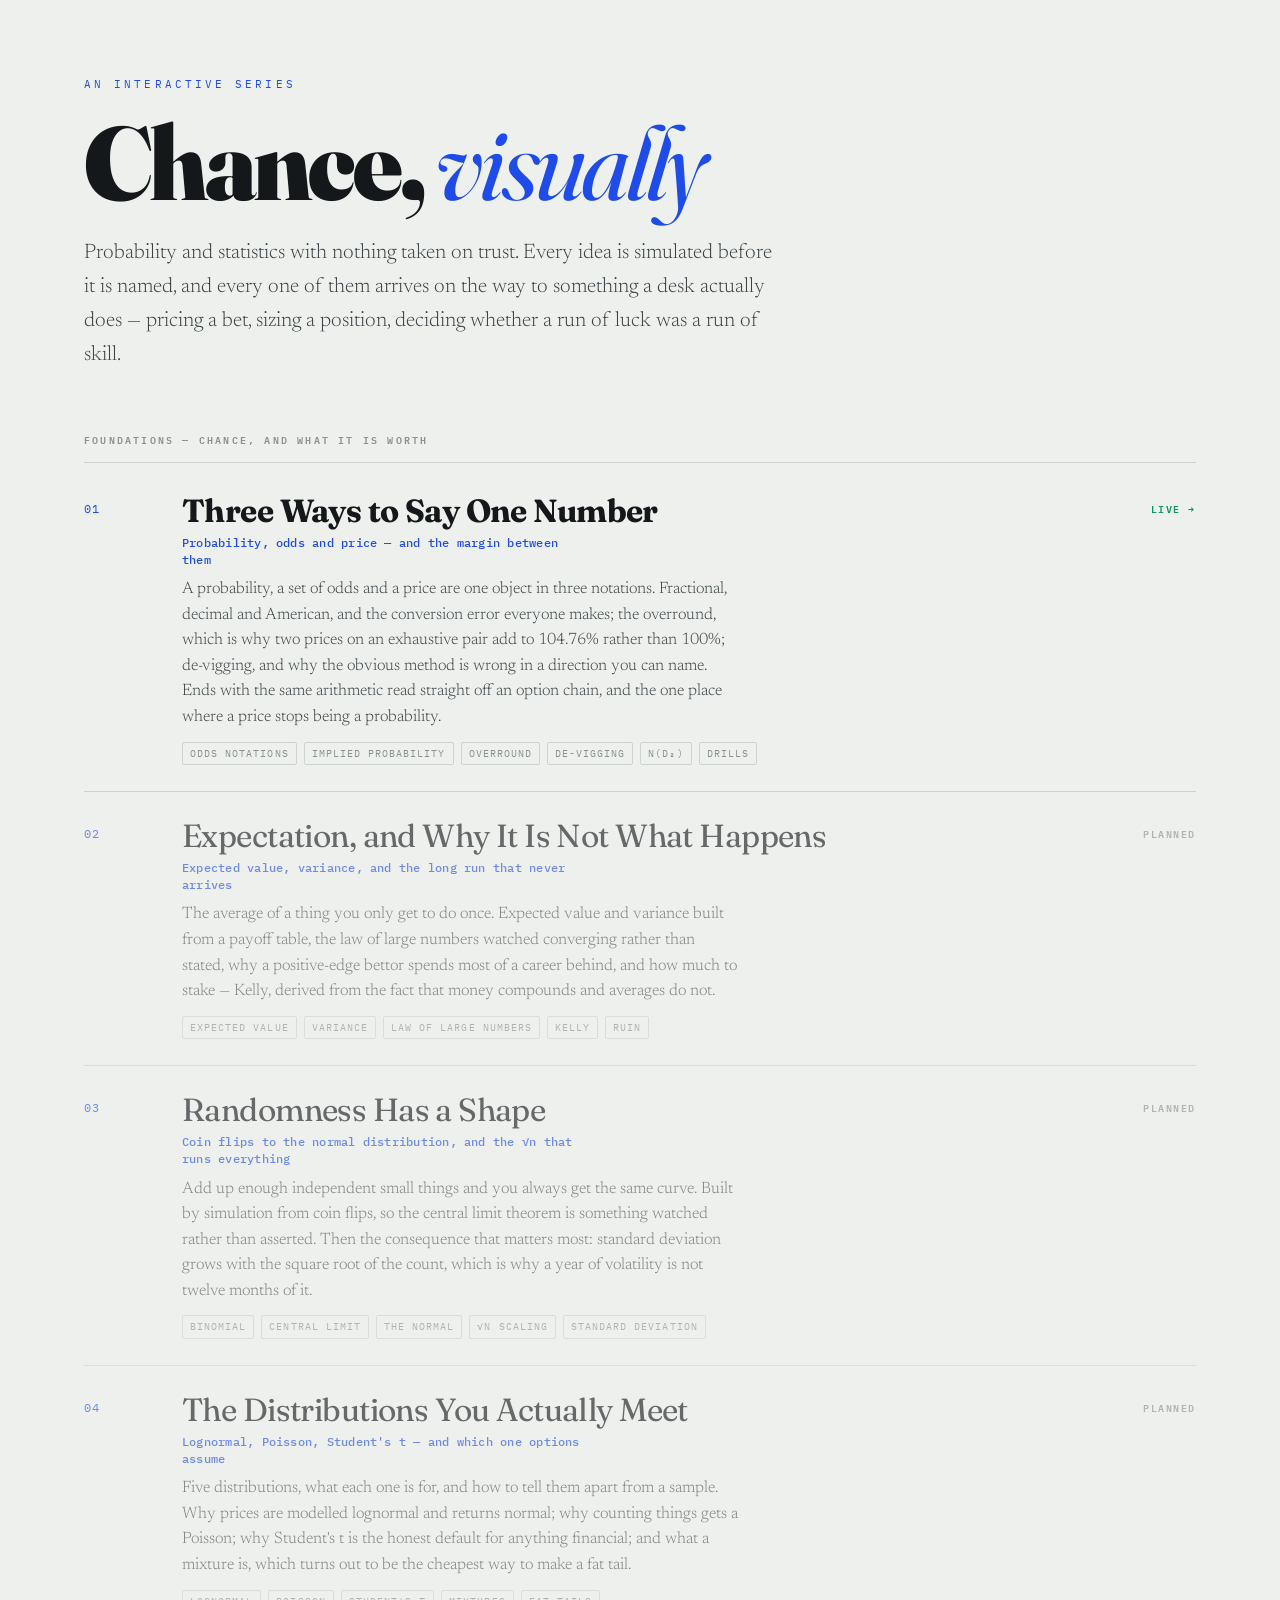
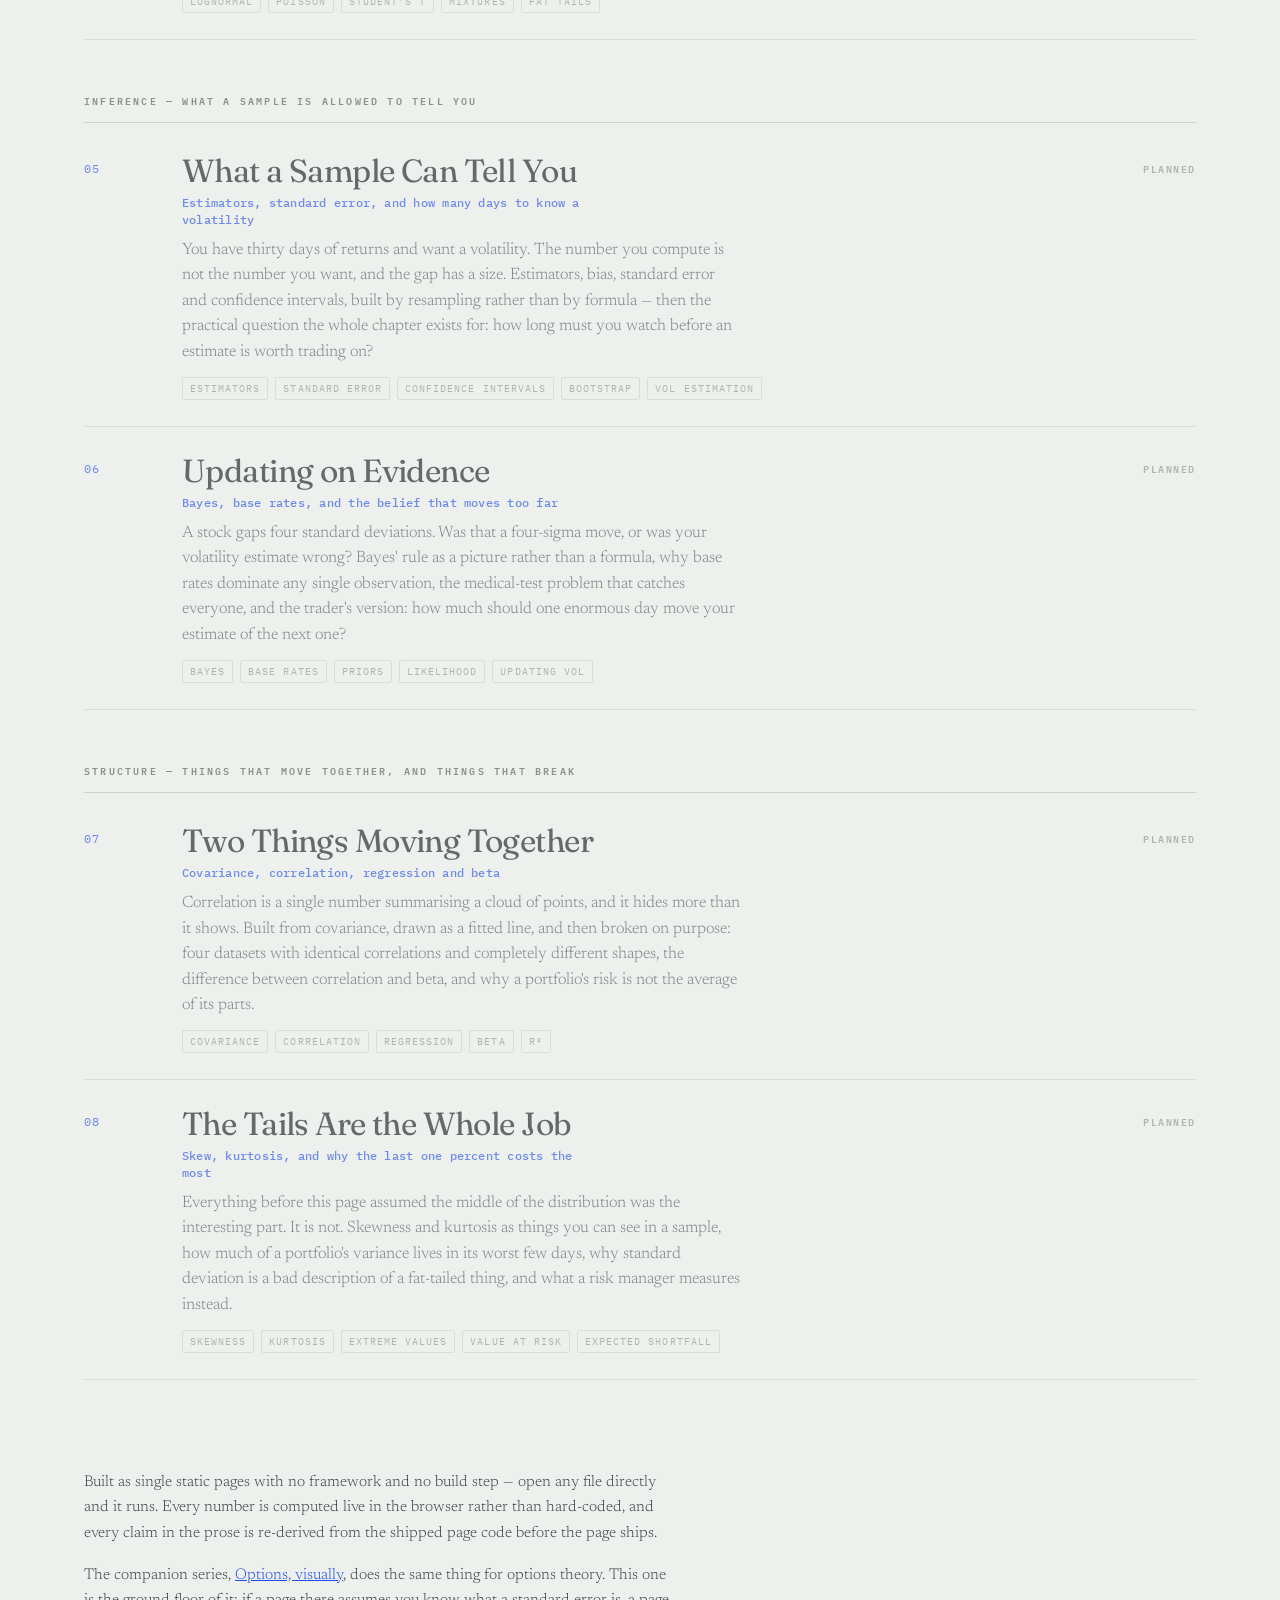
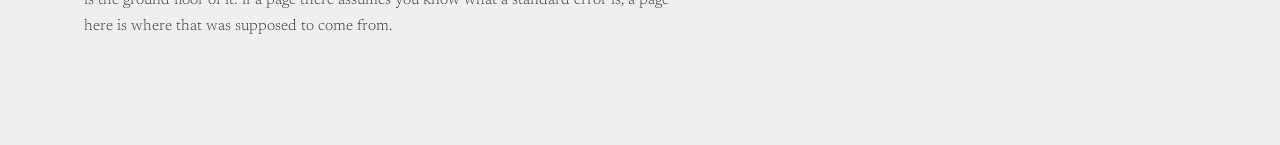
==== docs/index.html @ 70176bab "Chance, visually — the series, its engine, and module 01 A sibling to Options, visually, and its gro" ====
<!DOCTYPE html>
<html lang="en">
<head>
<meta charset="utf-8">
<meta name="viewport" content="width=device-width, initial-scale=1, viewport-fit=cover">
<meta name="color-scheme" content="light">
<meta name="theme-color" content="#EDF0EC">
<title>Chance, visually — probability and statistics for people who price risk</title>
<meta name="description" content="Probability and statistics built from simulation rather than asserted. Odds and price, expectation, distributions, sampling, Bayes, correlation and tails — every idea earned on the way to something a trading desk actually does.">
<meta property="og:type" content="website">
<meta property="og:title" content="Chance, visually">
<meta property="og:description" content="Probability and statistics built from simulation, for people who price risk.">
<link rel="icon" href="data:image/svg+xml,<svg xmlns='http://www.w3.org/2000/svg' viewBox='0 0 32 32'><rect width='32' height='32' fill='%23EDF0EC'/><rect x='5' y='19' width='4' height='7' fill='%231F4CE8'/><rect x='11' y='12' width='4' height='14' fill='%231F4CE8'/><rect x='17' y='7' width='4' height='19' fill='%231F4CE8'/><rect x='23' y='16' width='4' height='10' fill='%231F4CE8'/></svg>">
<link rel="preconnect" href="https://fonts.googleapis.com">
<link rel="preconnect" href="https://fonts.gstatic.com" crossorigin>
<link href="https://fonts.googleapis.com/css2?family=Fraunces:opsz,wght@9..144,400;9..144,700;9..144,900&family=Newsreader:ital,opsz,wght@0,6..72,300;0,6..72,400;0,6..72,500&family=IBM+Plex+Mono:wght@400;500;600&display=swap" rel="stylesheet">
<link rel="stylesheet" href="assets/lab.css">
<link rel="stylesheet" href="assets/mobile.css">
<link rel="manifest" href="manifest.webmanifest">
<link rel="apple-touch-icon" href="icons/apple-touch-icon.png">
<meta name="apple-mobile-web-app-capable" content="yes">
<meta name="apple-mobile-web-app-status-bar-style" content="default">
<meta name="apple-mobile-web-app-title" content="Chance">
<meta name="mobile-web-app-capable" content="yes">
<style>
.lead-in{max-width:1180px;margin:0 auto;padding:76px 34px 0}
.lead-in .eyebrow{margin-bottom:22px}
.lead-in h1{
  font-family:var(--disp);font-weight:900;font-size:clamp(46px,9vw,104px);
  line-height:.9;letter-spacing:-.035em;margin:0;max-width:13ch;
}
.lead-in h1 em{font-style:italic;font-weight:400;color:var(--blue)}
.lead-in .sub{font-size:clamp(17px,2.1vw,21px);color:var(--ink2);font-weight:300;max-width:58ch;margin:28px 0 0}
.shelf{max-width:1180px;margin:0 auto;padding:58px 34px 90px}
.shelf h2{
  font-family:var(--mono);font-size:10px;letter-spacing:.22em;text-transform:uppercase;
  color:var(--grey);font-weight:600;margin:0 0 4px;padding-bottom:14px;border-bottom:1px solid var(--hair);
}
.shelf h2.grp{margin-top:52px}
.entry{
  display:grid;grid-template-columns:74px 1fr 128px;gap:0 24px;align-items:start;
  padding:26px 0;border-bottom:1px solid var(--hair);text-decoration:none;color:inherit;
}
.entry:hover{background:rgba(31,76,232,.035)}
.entry .n{font-family:var(--mono);font-size:12px;color:var(--blue);padding-top:6px;letter-spacing:.08em}
.entry h3{font-family:var(--disp);font-weight:700;font-size:clamp(23px,3vw,32px);
  line-height:1.1;letter-spacing:-.018em;margin:0}
.entry p{margin:9px 0 0;color:var(--ink2);font-weight:300;font-size:16.5px;max-width:62ch;line-height:1.55}
.entry p.subj{
  font-family:var(--mono);font-size:11.5px;letter-spacing:.02em;line-height:1.45;
  color:var(--blue);font-weight:500;margin:7px 0 0;max-width:58ch;
}
.entry .tags{margin-top:11px;display:flex;gap:7px;flex-wrap:wrap}
.entry .tags span{
  font-family:var(--mono);font-size:9.5px;letter-spacing:.11em;text-transform:uppercase;
  color:var(--grey);border:1px solid var(--hair);border-radius:2px;padding:3px 7px;
}
.entry .st{
  font-family:var(--mono);font-size:9.5px;letter-spacing:.16em;text-transform:uppercase;
  text-align:right;padding-top:8px;font-weight:600;
}
.entry .st.live{color:var(--moss)}
.entry .st.soon{color:var(--grey)}
.entry.planned{cursor:default;opacity:.62}
.entry.planned:hover{background:transparent}
.entry.planned h3{font-weight:400}
@media(max-width:760px){
  .lead-in{padding:46px 16px 0}
  .shelf{padding:38px 16px 70px}
  .entry{grid-template-columns:1fr;gap:5px}
  .entry .n{padding-top:0;font-size:11px}
  .entry .st{text-align:left;padding-top:9px}
}
.colophon{max-width:1180px;margin:0 auto;padding:0 34px 90px}
.colophon p{max-width:66ch;color:var(--ink2);font-weight:300;font-size:15.5px;line-height:1.65;margin:0 0 16px}
.colophon a{color:var(--blue)}
@media(max-width:760px){.colophon{padding:0 16px 70px}}
</style>
</head>
<body>

<div class="lead-in">
  <div class="eyebrow">An interactive series</div>
  <h1>Chance, <em>visually</em></h1>
  <p class="sub">Probability and statistics with nothing taken on trust. Every idea is simulated before it is named, and every one of them arrives on the way to something a desk actually does — pricing a bet, sizing a position, deciding whether a run of luck was a run of skill.</p>
</div>

<div class="shelf">
  <h2>Foundations — chance, and what it is worth</h2>

  <a class="entry" href="odds.html">
    <span class="n">01</span>
    <div>
      <h3>Three Ways to Say One Number</h3>
      <p class="subj">Probability, odds and price — and the margin between them</p>
      <p>A probability, a set of odds and a price are one object in three notations. Fractional, decimal and American, and the conversion error everyone makes; the overround, which is why two prices on an exhaustive pair add to 104.76% rather than 100%; de-vigging, and why the obvious method is wrong in a direction you can name. Ends with the same arithmetic read straight off an option chain, and the one place where a price stops being a probability.</p>
      <div class="tags"><span>Odds notations</span><span>Implied probability</span><span>Overround</span><span>De-vigging</span><span>N(d₂)</span><span>Drills</span></div>
    </div>
    <span class="st live">Live →</span>
  </a>

  <div class="entry planned">
    <span class="n">02</span>
    <div>
      <h3>Expectation, and Why It Is Not What Happens</h3>
      <p class="subj">Expected value, variance, and the long run that never arrives</p>
      <p>The average of a thing you only get to do once. Expected value and variance built from a payoff table, the law of large numbers watched converging rather than stated, why a positive-edge bettor spends most of a career behind, and how much to stake — Kelly, derived from the fact that money compounds and averages do not.</p>
      <div class="tags"><span>Expected value</span><span>Variance</span><span>Law of large numbers</span><span>Kelly</span><span>Ruin</span></div>
    </div>
    <span class="st soon">Planned</span>
  </div>

  <div class="entry planned">
    <span class="n">03</span>
    <div>
      <h3>Randomness Has a Shape</h3>
      <p class="subj">Coin flips to the normal distribution, and the √n that runs everything</p>
      <p>Add up enough independent small things and you always get the same curve. Built by simulation from coin flips, so the central limit theorem is something watched rather than asserted. Then the consequence that matters most: standard deviation grows with the square root of the count, which is why a year of volatility is not twelve months of it.</p>
      <div class="tags"><span>Binomial</span><span>Central limit</span><span>The normal</span><span>√n scaling</span><span>Standard deviation</span></div>
    </div>
    <span class="st soon">Planned</span>
  </div>

  <div class="entry planned">
    <span class="n">04</span>
    <div>
      <h3>The Distributions You Actually Meet</h3>
      <p class="subj">Lognormal, Poisson, Student's t — and which one options assume</p>
      <p>Five distributions, what each one is for, and how to tell them apart from a sample. Why prices are modelled lognormal and returns normal; why counting things gets a Poisson; why Student's t is the honest default for anything financial; and what a mixture is, which turns out to be the cheapest way to make a fat tail.</p>
      <div class="tags"><span>Lognormal</span><span>Poisson</span><span>Student's t</span><span>Mixtures</span><span>Fat tails</span></div>
    </div>
    <span class="st soon">Planned</span>
  </div>

  <h2 class="grp">Inference — what a sample is allowed to tell you</h2>

  <div class="entry planned">
    <span class="n">05</span>
    <div>
      <h3>What a Sample Can Tell You</h3>
      <p class="subj">Estimators, standard error, and how many days to know a volatility</p>
      <p>You have thirty days of returns and want a volatility. The number you compute is not the number you want, and the gap has a size. Estimators, bias, standard error and confidence intervals, built by resampling rather than by formula — then the practical question the whole chapter exists for: how long must you watch before an estimate is worth trading on?</p>
      <div class="tags"><span>Estimators</span><span>Standard error</span><span>Confidence intervals</span><span>Bootstrap</span><span>Vol estimation</span></div>
    </div>
    <span class="st soon">Planned</span>
  </div>

  <div class="entry planned">
    <span class="n">06</span>
    <div>
      <h3>Updating on Evidence</h3>
      <p class="subj">Bayes, base rates, and the belief that moves too far</p>
      <p>A stock gaps four standard deviations. Was that a four-sigma move, or was your volatility estimate wrong? Bayes' rule as a picture rather than a formula, why base rates dominate any single observation, the medical-test problem that catches everyone, and the trader's version: how much should one enormous day move your estimate of the next one?</p>
      <div class="tags"><span>Bayes</span><span>Base rates</span><span>Priors</span><span>Likelihood</span><span>Updating vol</span></div>
    </div>
    <span class="st soon">Planned</span>
  </div>

  <h2 class="grp">Structure — things that move together, and things that break</h2>

  <div class="entry planned">
    <span class="n">07</span>
    <div>
      <h3>Two Things Moving Together</h3>
      <p class="subj">Covariance, correlation, regression and beta</p>
      <p>Correlation is a single number summarising a cloud of points, and it hides more than it shows. Built from covariance, drawn as a fitted line, and then broken on purpose: four datasets with identical correlations and completely different shapes, the difference between correlation and beta, and why a portfolio's risk is not the average of its parts.</p>
      <div class="tags"><span>Covariance</span><span>Correlation</span><span>Regression</span><span>Beta</span><span>R²</span></div>
    </div>
    <span class="st soon">Planned</span>
  </div>

  <div class="entry planned">
    <span class="n">08</span>
    <div>
      <h3>The Tails Are the Whole Job</h3>
      <p class="subj">Skew, kurtosis, and why the last one percent costs the most</p>
      <p>Everything before this page assumed the middle of the distribution was the interesting part. It is not. Skewness and kurtosis as things you can see in a sample, how much of a portfolio's variance lives in its worst few days, why standard deviation is a bad description of a fat-tailed thing, and what a risk manager measures instead.</p>
      <div class="tags"><span>Skewness</span><span>Kurtosis</span><span>Extreme values</span><span>Value at risk</span><span>Expected shortfall</span></div>
    </div>
    <span class="st soon">Planned</span>
  </div>
</div>

<div class="colophon">
  <p>Built as single static pages with no framework and no build step — open any file directly and it runs. Every number is computed live in the browser rather than hard-coded, and every claim in the prose is re-derived from the shipped page code before the page ships.</p>
  <p>The companion series, <a href="https://cafe-helado.github.io/options-visually/">Options, visually</a>, does the same thing for options theory. This one is the ground floor of it: if a page there assumes you know what a standard error is, a page here is where that was supposed to come from.</p>
</div>

<script src="assets/pwa.js" defer></script>
</body>
</html>
---- docs/assets/lab.css ----
/* ═══════════════════════════════════════════════════════════════
   lab.css — design system for the options series
   Tokens, typography, chapter anatomy, and every teaching component.
   Page-specific styles, if any, go in a <style> block on the page.
   ═══════════════════════════════════════════════════════════════ */

:root{
  --chalk:#EDF0EC;
  --chalk2:#E4E8E3;
  --card:#F7F9F6;
  --ink:#14181A;
  --ink2:#3A4245;
  --grey:#8B928C;
  --hair:#CDD4CD;
  --blue:#1F4CE8;
  --verm:#E5432C;
  --moss:#0E9463;
  --ochre:#E0A215;
  --disp:"Fraunces",Georgia,serif;
  --body:"Newsreader",Georgia,serif;
  --mono:"IBM Plex Mono",ui-monospace,Menlo,monospace;
  --col:660px;
}
*{box-sizing:border-box}
html{scroll-behavior:smooth}
body{overflow-x:hidden}
@media (prefers-reduced-motion:reduce){html{scroll-behavior:auto}}
body{
  margin:0;background:var(--chalk);color:var(--ink);
  font-family:var(--body);font-size:18px;line-height:1.62;
  -webkit-font-smoothing:antialiased;font-optical-sizing:auto;
}

/* ── progress + nav ────────────────────────────── */
.progress{position:fixed;top:0;left:0;height:2px;background:var(--blue);width:0;z-index:60}
.chapnav{
  position:fixed;right:26px;top:50%;transform:translateY(-50%);z-index:50;
  display:flex;flex-direction:column;gap:13px;align-items:flex-end;
}
.chapnav a{
  display:flex;align-items:center;gap:9px;text-decoration:none;
  font-family:var(--mono);font-size:9.5px;letter-spacing:.14em;color:var(--grey);
  text-transform:uppercase;
}
.chapnav a i{width:16px;height:1px;background:var(--hair);display:block;transition:width .25s,background .25s}
.chapnav a span{opacity:0;transition:opacity .2s}
.chapnav a:hover span,.chapnav a.on span{opacity:1}
.chapnav a.on{color:var(--ink)}
.chapnav a.on i{width:30px;background:var(--blue)}
@media(max-width:1460px){.chapnav{display:none}}

/* ── hero ─────────────────────────────────────── */
.hero{position:relative;height:100svh;min-height:600px;overflow:hidden;border-bottom:1px solid var(--hair)}
#heroCv{position:absolute;inset:0;width:100%;height:100%}
.heroInner{
  position:relative;height:100%;display:flex;flex-direction:column;justify-content:center;
  max-width:1180px;margin:0 auto;padding:0 34px;pointer-events:none;
}
.eyebrow{
  font-family:var(--mono);font-size:11px;letter-spacing:.28em;text-transform:uppercase;
  color:var(--blue);margin-bottom:20px;
}
.hero h1{
  font-family:var(--disp);font-weight:900;font-size:clamp(52px,10.5vw,138px);line-height:.86;letter-spacing:-.035em;
  margin:0;max-width:12ch;
}
.hero h1 em{font-style:italic;font-weight:400;color:var(--blue)}
.hero .sub{
  font-size:clamp(17px,2vw,21px);max-width:50ch;margin:30px 0 0;color:var(--ink2);
  font-weight:300;
}
.scrollcue{
  position:absolute;bottom:28px;left:50%;transform:translateX(-50%);
  font-family:var(--mono);font-size:10px;letter-spacing:.2em;color:var(--grey);text-transform:uppercase;
}

/* ── chapters ─────────────────────────────────── */
main{max-width:1180px;margin:0 auto;padding:0 34px}
.chapter{padding:92px 0 20px;border-top:1px solid var(--hair)}
.chapter:first-of-type{border-top:0}
.chead{display:grid;grid-template-columns:78px 1fr;gap:0 26px;margin-bottom:34px}
.cnum{
  font-family:var(--mono);font-size:12px;letter-spacing:.1em;color:var(--blue);
  padding-top:14px;
}
.chead h2{
  font-family:var(--disp);font-weight:700;font-size:clamp(32px,4.6vw,54px);line-height:1.02;letter-spacing:-.022em;margin:0;max-width:15ch;
}
.chead .dek{
  grid-column:2;font-size:19px;color:var(--ink2);max-width:var(--col);margin:16px 0 0;font-weight:300;
}
.prose{max-width:var(--col);margin-left:104px}
@media(max-width:820px){
  .chead{grid-template-columns:1fr;gap:6px}
  .cnum{padding-top:0}
  .chead .dek{grid-column:1}
  .prose{margin-left:0}
}
.prose p{margin:0 0 18px}
.prose p.lead:first-letter{
  font-family:var(--disp);font-weight:900;font-size:3.1em;line-height:.82;
  float:left;padding:6px 10px 0 0;color:var(--blue);
}
.prose b,.prose strong{font-weight:500;color:var(--ink)}
.prose em{font-style:italic}
code{font-family:var(--mono);font-size:.86em;background:var(--chalk2);padding:2px 6px;border-radius:2px;color:var(--ink)}
.aside{
  font-family:var(--mono);font-size:12.5px;line-height:1.55;color:var(--ink2);
  border-left:2px solid var(--ochre);padding:2px 0 2px 15px;margin:26px 0 26px 104px;max-width:52ch;
}
@media(max-width:820px){.aside{margin-left:0}}

/* ── figures ──────────────────────────────────── */
figure{margin:44px 0 40px}
figure.bleed{margin-inline:calc(50% - min(50vw, 680px));padding:0 34px}
.figtop{display:flex;justify-content:space-between;align-items:baseline;gap:20px;flex-wrap:wrap;margin-bottom:14px}
.figtop h3{
  font-family:var(--mono);font-size:10.5px;letter-spacing:.2em;text-transform:uppercase;
  font-weight:600;margin:0;color:var(--ink);
}
figcaption{
  font-size:15px;color:var(--ink2);max-width:60ch;margin-top:14px;font-weight:300;line-height:1.55;
}
canvas{display:block;width:100%}
.panel{background:var(--card);border:1px solid var(--hair);border-radius:2px;padding:22px 24px}
.split{display:grid;grid-template-columns:1fr 300px;gap:26px;align-items:start}
.split.wide{grid-template-columns:1fr 340px}
/* Grid items default to min-width:auto, so a wide child — a .tblwrap holding a
   440px table, a long .mline — widens the column past the viewport and the page
   scrolls sideways on a phone. Letting the tracks shrink hands the overflow back
   to the inner scroller, which is where it was meant to live. */
.split>*{min-width:0}
@media(max-width:900px){.split,.split.wide{grid-template-columns:1fr}}

.legend{display:flex;gap:18px;flex-wrap:wrap;margin-top:12px}
.legend span{display:flex;align-items:center;gap:7px;font-family:var(--mono);font-size:10.5px;letter-spacing:.05em;color:var(--ink2)}
.sw{width:9px;height:9px;border-radius:1px;flex:none;display:inline-block}
.swl{width:15px;height:2px;flex:none;display:inline-block}

/* ── controls ─────────────────────────────────── */
.rail h4{
  font-family:var(--mono);font-size:9.5px;letter-spacing:.2em;text-transform:uppercase;
  color:var(--grey);margin:0 0 16px;font-weight:600;
}
.ctl{margin-bottom:17px}
.ctl .r{display:flex;justify-content:space-between;align-items:baseline;margin-bottom:3px}
.ctl .n{font-family:var(--mono);font-size:11px;color:var(--ink2);letter-spacing:.03em}
.ctl .n b{color:var(--ink);font-weight:600;margin-right:7px}
.ctl .v{font-family:var(--mono);font-size:12.5px;font-weight:600;font-variant-numeric:tabular-nums}
input[type=range]{-webkit-appearance:none;appearance:none;width:100%;height:16px;background:transparent;cursor:pointer;margin:0;display:block}
input[type=range]::-webkit-slider-runnable-track{height:1px;background:var(--hair)}
input[type=range]::-moz-range-track{height:1px;background:var(--hair)}
input[type=range]::-webkit-slider-thumb{-webkit-appearance:none;width:12px;height:12px;border-radius:50%;background:var(--chalk);border:2px solid var(--blue);margin-top:-5.5px}
input[type=range]::-moz-range-thumb{width:12px;height:12px;border-radius:50%;background:var(--chalk);border:2px solid var(--blue)}
input[type=range]:focus-visible::-webkit-slider-thumb{box-shadow:0 0 0 3px rgba(31,76,232,.25)}

button.act{
  font-family:var(--mono);font-size:11px;letter-spacing:.14em;text-transform:uppercase;
  background:var(--ink);color:var(--chalk);border:1px solid var(--ink);border-radius:2px;
  padding:10px 16px;cursor:pointer;
}
button.act:hover{background:var(--blue);border-color:var(--blue)}
button.act.ghost{background:transparent;color:var(--ink);border-color:var(--hair)}
button.act.ghost:hover{background:transparent;border-color:var(--ink);color:var(--ink)}
button.act:focus-visible{outline:2px solid var(--blue);outline-offset:2px}
.btnrow{display:flex;gap:9px;flex-wrap:wrap;margin-top:6px}

.seg{display:flex;border:1px solid var(--hair);border-radius:2px;overflow:hidden;background:var(--card)}
.seg button{flex:1;background:none;border:0;font-family:var(--mono);font-size:10.5px;letter-spacing:.1em;
  text-transform:uppercase;padding:8px 3px;cursor:pointer;color:var(--grey)}
.seg button + button{border-left:1px solid var(--hair)}
.seg button[aria-pressed=true]{background:var(--ink);color:var(--chalk)}
.seg button:focus-visible{outline:2px solid var(--blue);outline-offset:-2px}

/* ── readouts ─────────────────────────────────── */
.bignum{font-family:var(--mono);font-variant-numeric:tabular-nums}
.bignum .k{font-size:9.5px;letter-spacing:.18em;text-transform:uppercase;color:var(--grey);display:block;margin-bottom:2px}
.bignum .v{font-size:34px;font-weight:600;line-height:1.05;letter-spacing:-.02em}
.bignum .v.blue{color:var(--blue)} .bignum .v.verm{color:var(--verm)}
.bignum .v.moss{color:var(--moss)} .bignum .v.ochre{color:var(--ochre)}
.numrow{display:flex;gap:38px;flex-wrap:wrap;margin-bottom:20px}

.kv{display:grid;grid-template-columns:auto 1fr;gap:7px 18px;font-family:var(--mono);
    font-size:12px;font-variant-numeric:tabular-nums}
.kv .k{color:var(--ink2)}
.kv .v{text-align:right;font-weight:500}

/* ── formula ──────────────────────────────────── */
.eq{
  font-family:var(--body);font-size:clamp(20px,3.4vw,34px);text-align:center;
  padding:34px 12px;letter-spacing:.005em;overflow-x:auto;white-space:nowrap;
}
.eq .a{color:var(--blue)} .eq .b{color:var(--verm)}
.eq .o{color:var(--grey);margin:0 12px}
.eq sub{font-size:.6em} .eq sup{font-size:.58em}
.eq .res{font-family:var(--mono);font-weight:600;letter-spacing:-.02em}
.legs{display:grid;grid-template-columns:1fr 1fr;gap:20px;margin-top:8px}
@media(max-width:820px){.legs{grid-template-columns:1fr}}
.leg{border-top:2px solid;padding-top:14px}
.leg.a{border-color:var(--blue)} .leg.b{border-color:var(--verm)}
.leg .h{font-family:var(--mono);font-size:9.5px;letter-spacing:.18em;text-transform:uppercase;color:var(--grey);margin-bottom:9px}
.leg .big{font-family:var(--mono);font-size:27px;font-weight:600;font-variant-numeric:tabular-nums;letter-spacing:-.02em}
.leg.a .big{color:var(--blue)} .leg.b .big{color:var(--verm)}
.leg .t{font-size:15px;color:var(--ink2);margin-top:9px;font-weight:300;line-height:1.5}
.leg .m{font-family:var(--mono);font-size:11.5px;color:var(--ink2);margin-top:7px}

/* ── attribution bars ─────────────────────────── */
.bars{margin-top:4px}
.brow{display:grid;grid-template-columns:130px 1fr 96px;gap:14px;align-items:center;padding:6px 0;
      font-family:var(--mono);font-variant-numeric:tabular-nums}
.brow .l{font-size:11px;color:var(--ink2);display:flex;align-items:center;gap:8px;letter-spacing:.04em}
.brow .a{text-align:right;font-size:13px;font-weight:600}
.trk{height:15px;background:var(--chalk2);border-radius:1px;position:relative}
.trk .z{position:absolute;left:50%;top:-3px;bottom:-3px;width:1px;background:var(--hair)}
.trk i{position:absolute;top:0;bottom:0;border-radius:1px}
.brow.tot{border-top:1px solid var(--hair);margin-top:7px;padding-top:11px}
.brow.tot .l{color:var(--ink);font-weight:600}
.pos{color:var(--moss)} .neg{color:var(--verm)}



/* ── math primer ────────────────────────────────── */
.msec{margin:56px 0 0}
.msec:first-of-type{margin-top:34px}
.mhead{display:grid;grid-template-columns:78px 1fr;gap:0 26px;margin-bottom:18px}
.mtag{font-family:var(--mono);font-size:11px;letter-spacing:.1em;color:var(--ochre);padding-top:8px}
.mhead h3{font-family:var(--disp);font-weight:700;font-size:27px;line-height:1.1;margin:0;
  letter-spacing:-.015em;max-width:20ch}
@media(max-width:820px){.mhead{grid-template-columns:1fr;gap:4px}.mtag{padding-top:0}}
.mread{
  font-family:var(--body);font-size:15.5px;color:var(--ink2);text-align:center;
  margin:-8px 0 18px;font-weight:300;font-style:italic;max-width:70ch;
  margin-left:auto;margin-right:auto;line-height:1.5;
}
.mread b{font-style:normal;font-weight:500;color:var(--ink)}
.term{
  border-bottom:1px dotted var(--blue);cursor:help;color:var(--ink);
}
.term:hover,.term:focus{background:rgba(31,76,232,.09);outline:none}
#tip{
  position:absolute;z-index:80;max-width:330px;background:var(--ink);color:var(--chalk);
  padding:12px 15px;border-radius:3px;font-family:var(--body);font-size:14.5px;line-height:1.5;
  font-weight:300;display:none;box-shadow:0 6px 22px rgba(20,24,26,.22);
}
#tip b{color:#fff;font-weight:500}
#tip .t{font-family:var(--mono);font-size:10px;letter-spacing:.16em;text-transform:uppercase;
  color:var(--ochre);display:block;margin-bottom:5px;font-weight:600}



/* ── desk chapter ───────────────────────────────── */
.blot{width:100%;border-collapse:collapse;font-family:var(--mono);font-size:12px}
.blot th{text-align:left;font-size:9px;letter-spacing:.14em;text-transform:uppercase;color:var(--grey);
  padding:0 8px 8px 0;border-bottom:1px solid var(--hair);font-weight:600}
.blot td{padding:5px 8px 5px 0;border-bottom:1px solid var(--hair)}
.blot tr:last-child td{border-bottom:0}
.blot input,.blot select{
  font-family:var(--mono);font-size:12px;background:var(--chalk);color:var(--ink);
  border:1px solid var(--hair);border-radius:2px;padding:5px 6px;width:100%;
}
.blot input:focus,.blot select:focus{outline:2px solid var(--blue);outline-offset:-1px;border-color:var(--blue)}
.blot input[type=number]{text-align:right}
.blot .del{background:none;border:0;color:var(--grey);cursor:pointer;font-size:15px;padding:0 4px;line-height:1}
.blot .del:hover{color:var(--verm)}
.dollars{display:grid;grid-template-columns:repeat(auto-fit,minmax(126px,1fr));gap:16px 18px;margin:4px 0 0}
.dollars .c{border-top:2px solid var(--hair);padding-top:10px}
.dollars .c.blue{border-color:var(--blue)} .dollars .c.moss{border-color:var(--moss)}
.dollars .c.verm{border-color:var(--verm)} .dollars .c.ochre{border-color:var(--ochre)}
.dollars .k{font-family:var(--mono);font-size:9px;letter-spacing:.14em;text-transform:uppercase;
  color:var(--grey);display:block;margin-bottom:4px;font-weight:600}
.dollars .v{font-family:var(--mono);font-size:20px;font-weight:600;letter-spacing:-.02em;
  font-variant-numeric:tabular-nums;line-height:1.15}
.dollars .s{font-family:var(--body);font-size:12.5px;color:var(--ink2);font-weight:300;display:block;margin-top:3px}
.hedge{background:var(--card);border:1px solid var(--hair);border-left:2px solid var(--blue);
  border-radius:0 2px 2px 0;padding:16px 18px;margin-top:18px}
.hedge .big{font-family:var(--mono);font-size:19px;font-weight:600;color:var(--blue);margin-bottom:6px}
.hedge p{margin:0;font-size:14.5px;color:var(--ink2);font-weight:300;line-height:1.5}
.drill{background:var(--card);border:1px solid var(--hair);border-radius:2px;padding:24px 26px}
.drill .qn{font-family:var(--mono);font-size:9.5px;letter-spacing:.2em;text-transform:uppercase;
  color:var(--blue);font-weight:600;margin-bottom:12px;display:block}
.drill .qt{font-size:19px;line-height:1.5;margin:0 0 18px;max-width:60ch}
.drill .qt b{font-weight:500;font-family:var(--mono);font-size:17px}
.drill .ansrow{display:flex;gap:10px;align-items:center;flex-wrap:wrap}
.drill input{font-family:var(--mono);font-size:17px;background:var(--chalk);border:1px solid var(--hair);
  border-radius:2px;padding:9px 12px;width:170px;color:var(--ink);text-align:right}
.drill input:focus{outline:2px solid var(--blue);outline-offset:-1px}
.drill .unit{font-family:var(--mono);font-size:12px;color:var(--grey)}
.drill .verdict{margin-top:18px;padding-top:16px;border-top:1px solid var(--hair);display:none}
.drill.done .verdict{display:block}
.drill .vd{font-family:var(--mono);font-size:13px;font-weight:600;letter-spacing:.06em;margin-bottom:9px}
.drill .vd.ok{color:var(--moss)} .drill .vd.no{color:var(--verm)}
.drill .work{font-size:15px;color:var(--ink2);font-weight:300;line-height:1.6;max-width:62ch}
.drill .work code{font-size:13px}
.dstats{display:flex;gap:30px;flex-wrap:wrap;margin-bottom:20px;padding-bottom:18px;border-bottom:1px solid var(--hair)}
.dstats .c .k{font-family:var(--mono);font-size:9px;letter-spacing:.16em;text-transform:uppercase;
  color:var(--grey);display:block;font-weight:600}
.dstats .c .v{font-family:var(--mono);font-size:25px;font-weight:600;letter-spacing:-.02em}
.rot{width:100%;border-collapse:collapse;font-family:var(--mono);font-size:12.5px;
  font-variant-numeric:tabular-nums}
.rot th{text-align:right;font-size:9px;letter-spacing:.14em;text-transform:uppercase;color:var(--grey);
  padding:0 0 9px;border-bottom:1px solid var(--hair);font-weight:600}
.rot th:first-child,.rot td:first-child{text-align:left}
.rot th:nth-child(2),.rot td:nth-child(2){text-align:left}
.rot td{padding:9px 0;border-bottom:1px solid var(--hair);color:var(--ink)}
.rot td:nth-child(2){font-family:var(--body);font-size:14.5px;color:var(--ink2);font-weight:300;padding-right:14px}
.rot tr:last-child td{border-bottom:0}

/* ── greek explorer / tree ──────────────────────── */
.gdef{
  display:grid;grid-template-columns:120px 1fr;gap:9px 20px;margin:16px 0 20px 104px;max-width:62ch;
  font-size:16px;
}
.gdef dt{font-family:var(--mono);font-size:11px;letter-spacing:.14em;text-transform:uppercase;
  color:var(--grey);font-weight:600;padding-top:3px}
.gdef dd{margin:0;color:var(--ink2);font-weight:300;line-height:1.5}
.gdef dd b{color:var(--ink);font-weight:500}
@media(max-width:820px){.gdef{margin-left:0;grid-template-columns:1fr;gap:2px 0}
  .gdef dt{margin-top:10px}}
.idtab{width:100%;border-collapse:collapse;font-family:var(--mono);font-size:12.5px;
  font-variant-numeric:tabular-nums;margin-top:4px}
.idtab th{text-align:right;font-size:9.5px;letter-spacing:.16em;text-transform:uppercase;color:var(--grey);
  padding:0 0 9px;border-bottom:1px solid var(--hair);font-weight:600}
.idtab th:first-child,.idtab td:first-child{text-align:left}
.idtab td{padding:8px 0;border-bottom:1px solid var(--hair);color:var(--ink)}
.idtab td:first-child{color:var(--ink2);font-size:12px}
.idtab tr:last-child td{border-bottom:0}
.idtab .ok{color:var(--moss)}

/* ── teaching layer ─────────────────────────────── */
.orient{background:var(--card);border:1px solid var(--hair);border-radius:2px;padding:30px 32px;margin:64px 0 10px}
.orient h2{font-family:var(--disp);font-weight:700;font-size:30px;margin:0 0 8px;letter-spacing:-.015em}
.orient .lede{font-size:17px;color:var(--ink2);font-weight:300;max-width:64ch;margin:0 0 22px}
.orient ol{margin:0 0 6px;padding-left:20px;max-width:62ch}
.orient ol li{margin-bottom:9px;font-size:16px;color:var(--ink2);font-weight:300}
.orient ol li b{color:var(--ink);font-weight:500}
details.drop{border-top:1px solid var(--hair);margin-top:22px;padding-top:16px}
details.drop>summary{
  font-family:var(--mono);font-size:10px;letter-spacing:.2em;text-transform:uppercase;
  color:var(--blue);cursor:pointer;list-style:none;font-weight:600;
}
details.drop>summary::-webkit-details-marker{display:none}
details.drop>summary::before{content:"▸ ";display:inline-block;transition:transform .15s}
details.drop[open]>summary::before{content:"▾ "}
details.drop>summary:focus-visible{outline:2px solid var(--blue);outline-offset:3px}
.ntab{width:100%;border-collapse:collapse;margin-top:16px;font-size:15px}
.ntab td{padding:7px 0;border-bottom:1px solid var(--hair);vertical-align:top;color:var(--ink2);font-weight:300}
.ntab td:first-child{
  font-family:var(--mono);font-size:13px;color:var(--ink);width:96px;font-weight:600;white-space:nowrap;
}
.ntab tr:last-child td{border-bottom:0}

.try{border-left:2px solid var(--moss);padding:3px 0 3px 17px;margin:30px 0 30px 104px;max-width:60ch}
.try .lab,.check .lab{
  font-family:var(--mono);font-size:9.5px;letter-spacing:.2em;text-transform:uppercase;
  color:var(--moss);font-weight:600;display:block;margin-bottom:7px;
}
.try p{margin:0 0 12px;font-size:16.5px;color:var(--ink2);font-weight:300}
.try p b{color:var(--ink);font-weight:500}
@media(max-width:820px){.try{margin-left:0}}

.check{
  background:var(--card);border:1px solid var(--hair);border-radius:2px;
  padding:20px 22px;margin:30px 0 30px 104px;max-width:60ch;
}
.check .lab{color:var(--blue)}
.check .q{margin:0 0 15px;font-size:16.5px;font-weight:400;color:var(--ink)}
.check .opts{display:flex;flex-direction:column;gap:7px}
.check .opts button{
  text-align:left;background:var(--chalk);border:1px solid var(--hair);border-radius:2px;
  padding:9px 13px;font-family:var(--body);font-size:15.5px;color:var(--ink2);cursor:pointer;
  font-weight:300;line-height:1.4;
}
.check .opts button:hover{border-color:var(--ink)}
.check .opts button:focus-visible{outline:2px solid var(--blue);outline-offset:1px}
.check .opts button.right{border-color:var(--moss);background:rgba(14,148,99,.09);color:var(--ink)}
.check .opts button.wrong{border-color:var(--verm);background:rgba(229,67,44,.07);color:var(--ink)}
.check .opts button[disabled]{cursor:default}
.check .ans{
  display:none;margin-top:15px;padding-top:14px;border-top:1px solid var(--hair);
  font-size:15.5px;color:var(--ink2);font-weight:300;line-height:1.55;
}
.check.done .ans{display:block}
.check .ans b{color:var(--ink);font-weight:500}
@media(max-width:820px){.check{margin-left:0}}

.derive{margin:34px 0 34px 104px;max-width:64ch;border-top:1px solid var(--hair);padding-top:16px}
.derive>summary{
  font-family:var(--mono);font-size:10px;letter-spacing:.2em;text-transform:uppercase;
  color:var(--ochre);cursor:pointer;list-style:none;font-weight:600;
}
.derive>summary::-webkit-details-marker{display:none}
.derive>summary::before{content:"▸ "}
.derive[open]>summary::before{content:"▾ "}
.derive>summary:focus-visible{outline:2px solid var(--ochre);outline-offset:3px}
.derive .body{margin-top:16px;font-size:16.5px;color:var(--ink2);font-weight:300;line-height:1.6}
.derive .body p{margin:0 0 13px}
.derive .body b{color:var(--ink);font-weight:500}
.mline{
  font-family:var(--body);font-size:18px;color:var(--ink);text-align:center;
  padding:13px 8px;margin:14px 0;background:var(--card);border-radius:2px;
  overflow-x:auto;white-space:nowrap;
}
.mline sub{font-size:.62em} .mline sup{font-size:.6em}
.mnote{font-family:var(--mono);font-size:12px;color:var(--grey);text-align:center;margin:-8px 0 16px}
@media(max-width:820px){.derive{margin-left:0}}

.wtab{width:100%;border-collapse:collapse;font-family:var(--mono);font-size:13px;
      font-variant-numeric:tabular-nums;margin-top:6px}
.wtab th{text-align:right;font-size:9.5px;letter-spacing:.16em;text-transform:uppercase;
  color:var(--grey);padding:0 0 9px;border-bottom:1px solid var(--hair);font-weight:600}
.wtab th:first-child,.wtab td:first-child{text-align:left}
.wtab th:nth-child(2),.wtab td:nth-child(2){text-align:left}
.wtab td{padding:8px 0;border-bottom:1px solid var(--hair);color:var(--ink)}
.wtab td:nth-child(2){color:var(--ink2);font-family:var(--body);font-size:15px;font-weight:300;padding-left:16px}
.wtab tr:last-child td{border-bottom:0;font-weight:600}
.wtab tr:last-child td:first-child{color:var(--blue)}

.score{
  display:flex;align-items:baseline;gap:14px;padding:18px 22px;background:var(--card);
  border:1px solid var(--hair);border-radius:2px;margin-bottom:26px;
}
.score .big{font-family:var(--mono);font-size:34px;font-weight:600;letter-spacing:-.02em;color:var(--blue)}
.score .txt{font-size:15.5px;color:var(--ink2);font-weight:300}
.gloss{columns:2;column-gap:44px;margin-top:10px}
@media(max-width:820px){.gloss{columns:1}}
.gloss div{break-inside:avoid;margin-bottom:17px}
.gloss dt{font-family:var(--mono);font-size:13px;font-weight:600;color:var(--ink);margin-bottom:3px}
.gloss dd{margin:0;font-size:15.5px;color:var(--ink2);font-weight:300;line-height:1.5}

#greekGrid{grid-template-columns:1fr 1fr 1fr}
@media(max-width:1240px){#greekGrid{grid-template-columns:1fr 1fr}}
@media(max-width:640px){#greekGrid{grid-template-columns:1fr}}
footer{
  max-width:1180px;margin:70px auto 0;padding:26px 34px 90px;border-top:1px solid var(--hair);
  font-size:14.5px;color:var(--ink2);font-weight:300;
}
footer .n{max-width:66ch}

/* ── the service worker's one piece of UI ───────────────────────────────
   A single line, bottom-centre, that says the series is saved for offline
   or that a newer one is waiting. It must clear the iOS home indicator, so
   the bottom inset comes from safe-area-inset-bottom. */
.pwatoast{
  position:fixed;left:50%;bottom:calc(18px + env(safe-area-inset-bottom,0px));
  transform:translate(-50%,140%);
  display:flex;align-items:center;gap:14px;
  max-width:min(560px,calc(100vw - 32px));
  background:var(--ink);color:var(--chalk);
  font-family:var(--mono);font-size:12px;letter-spacing:.02em;line-height:1.45;
  padding:12px 12px 12px 16px;border-radius:3px;
  box-shadow:0 6px 28px rgba(20,24,26,.28);
  z-index:9999;opacity:0;
  transition:transform .34s cubic-bezier(.2,.8,.2,1),opacity .34s;
}
.pwatoast.in{transform:translate(-50%,0);opacity:1}
.pwatoast button{
  background:none;border:1px solid rgba(237,240,236,.34);color:var(--chalk);
  font-family:var(--mono);font-size:11px;letter-spacing:.1em;text-transform:uppercase;
  padding:6px 11px;border-radius:2px;cursor:pointer;white-space:nowrap;
}
.pwatoast button:hover{background:rgba(237,240,236,.12)}
.pwatoast button.x{
  border:0;font-size:19px;line-height:1;padding:2px 4px;text-transform:none;
  color:rgba(237,240,236,.55);letter-spacing:0;
}
.pwatoast button.x:hover{color:var(--chalk);background:none}
@media(prefers-reduced-motion:reduce){.pwatoast{transition:none}}
---- docs/assets/mobile.css ----
/* ═══════════════════════════════════════════════════════════════
   mobile.css — phone and tablet corrections
   Loaded after lab.css. Everything here is a media query or a
   pointer query; nothing changes desktop rendering.
   ═══════════════════════════════════════════════════════════════ */

/* wide tables scroll horizontally instead of blowing out the layout.
   lab.js wraps them automatically. */
.tblwrap{overflow-x:auto;-webkit-overflow-scrolling:touch}
.tblwrap table{min-width:440px}
.tblwrap .ntab{min-width:0}

/* equations can exceed the viewport; make the scroll obvious rather than clipped */
.mline,.eq{scrollbar-width:thin}

@media (max-width:900px){
  /* the greek explorer and overview grids are set inline in markup;
     these override to a single column */
  #gExp{grid-template-columns:1fr !important}
  #greekGrid{grid-template-columns:1fr !important}
}

@media (max-width:700px){
  :root{--col:100%}
  body{font-size:17px}
  main{padding:0 16px}
  figure.bleed{margin-inline:calc(50% - 50vw);padding:0 16px}
  footer{padding:22px 16px 70px}
  .heroInner{padding:0 20px}
  .orient{padding:24px 20px;margin-top:44px}
  .chapter{padding:64px 0 14px}
  .panel{padding:16px 15px}
  figure{margin:30px 0 28px}

  /* stacked control rails need breathing room, not a sidebar */
  .split,.split.wide{gap:18px}
  .rail{margin-top:4px}

  /* headings */
  .chead h2{font-size:clamp(27px,7.4vw,36px)}
  .mhead h3{font-size:23px}
  .hero h1{font-size:clamp(42px,13vw,64px)}
  .hero .sub{font-size:16px;margin-top:22px}

  /* numbers wrap instead of overflowing */
  .numrow{gap:20px}
  .bignum .v{font-size:26px}
  .dstats{gap:18px}
  .dstats .c .v{font-size:21px}
  .dollars{grid-template-columns:1fr 1fr;gap:14px}
  .dollars .v{font-size:17px}
  .score{padding:15px 16px;gap:11px}
  .score .big{font-size:27px}

  /* drill: full-width input */
  .drill{padding:19px 17px}
  .drill .qt{font-size:17px}
  .drill input{width:100%}
  .drill .ansrow{gap:9px}
  .drill .ansrow .act{flex:1}

  /* the worked-example and glossary columns collapse */
  .gloss{columns:1}
  .legs{grid-template-columns:1fr}
  .termgrid{grid-template-columns:1fr}

  /* teaching blocks lose their left indent (already at 820, restated for clarity) */
  .try,.check,.derive,.aside,.prose,.gdef{margin-left:0}
  .check{padding:17px 16px}
  .btnrow{margin-left:0 !important}
}

@media (max-width:420px){
  main{padding:0 12px}
  figure.bleed{padding:0 12px}
  .dollars{grid-template-columns:1fr}
  .chips{gap:6px}
  .chips button{font-size:10px;padding:7px 9px}
}

/* ── touch targets ──────────────────────────────────────────────
   Coarse pointers need larger hit areas than a mouse. */
@media (pointer:coarse){
  input[type=range]{height:30px}
  input[type=range]::-webkit-slider-thumb{width:20px;height:20px;margin-top:-9.5px}
  input[type=range]::-moz-range-thumb{width:20px;height:20px}
  .seg button{padding:12px 6px}
  .chips button{padding:10px 13px}
  .check .opts button{padding:13px 15px}
  button.act{padding:13px 18px}
  .blot input,.blot select{padding:9px 8px;font-size:16px} /* 16px stops iOS zoom-on-focus */
  .drill input{font-size:17px;padding:12px 14px}
  .blot .del{font-size:20px;padding:4px 8px}
  /* tooltips are tap-to-open on touch; give the target some size */
  .term{padding:2px 0}
}

/* respect the notch / home indicator */
@supports (padding:max(0px)){
  @media (max-width:700px){
    main{padding-left:max(16px,env(safe-area-inset-left));
         padding-right:max(16px,env(safe-area-inset-right))}
    footer{padding-bottom:max(70px,env(safe-area-inset-bottom))}
  }
}

/* ── series chrome (shared across pages) ──────────────────────── */
.serieshead{
  position:sticky;top:0;z-index:70;background:rgba(237,240,236,.93);
  backdrop-filter:saturate(180%) blur(9px);-webkit-backdrop-filter:saturate(180%) blur(9px);
  border-bottom:1px solid var(--hair);
}
.serieshead .in{
  max-width:1180px;margin:0 auto;padding:9px 34px;display:flex;
  align-items:center;justify-content:space-between;gap:16px;
}
.serieshead a.home{
  font-family:var(--mono);font-size:10px;letter-spacing:.2em;text-transform:uppercase;
  color:var(--ink2);text-decoration:none;font-weight:600;display:flex;align-items:center;gap:8px;
}
.serieshead a.home:hover{color:var(--blue)}
.serieshead .num{
  font-family:var(--mono);font-size:10px;letter-spacing:.16em;color:var(--grey);text-transform:uppercase;
}
@media (max-width:700px){.serieshead .in{padding:8px 16px}.serieshead .num{display:none}}

/* the sticky series bar eats into the hero; give the height back */
.serieshead ~ .hero{height:calc(100svh - 41px)}
@media (max-width:700px){.serieshead ~ .hero{height:calc(100svh - 38px);min-height:520px}}
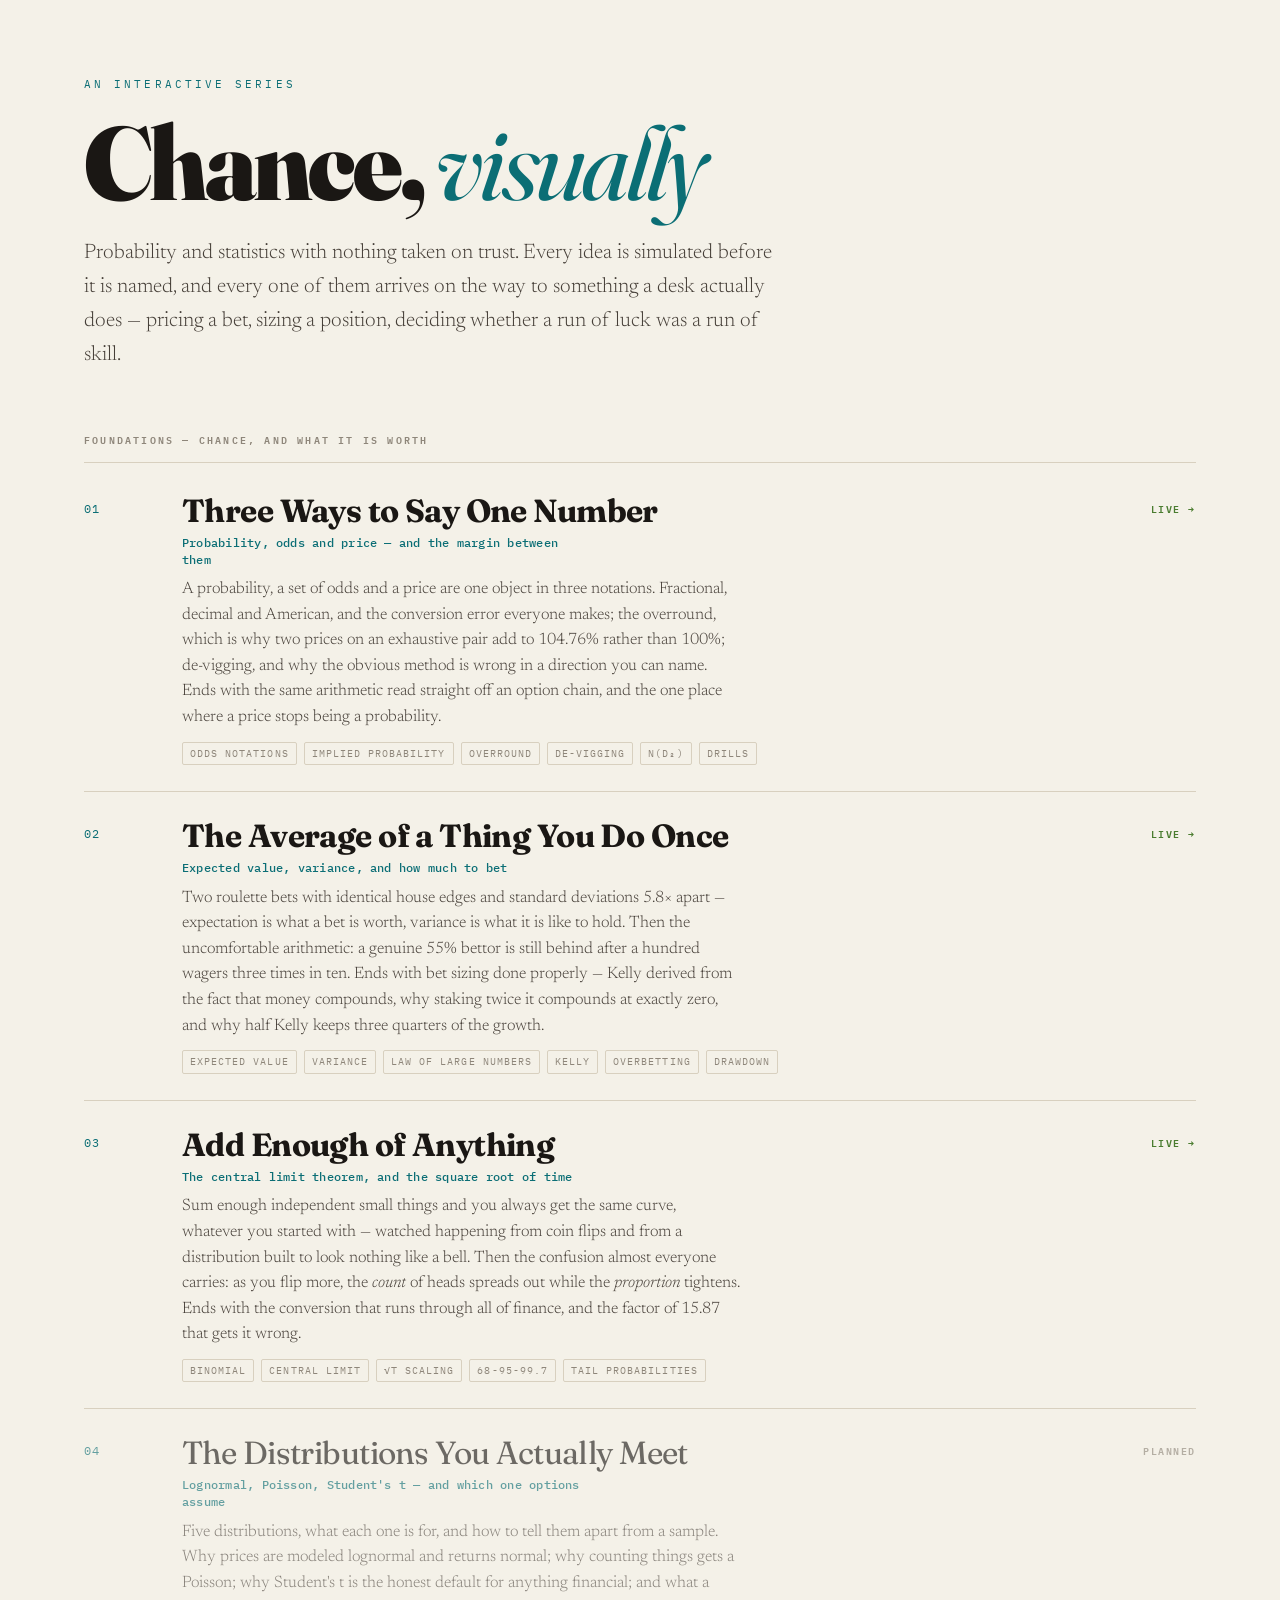
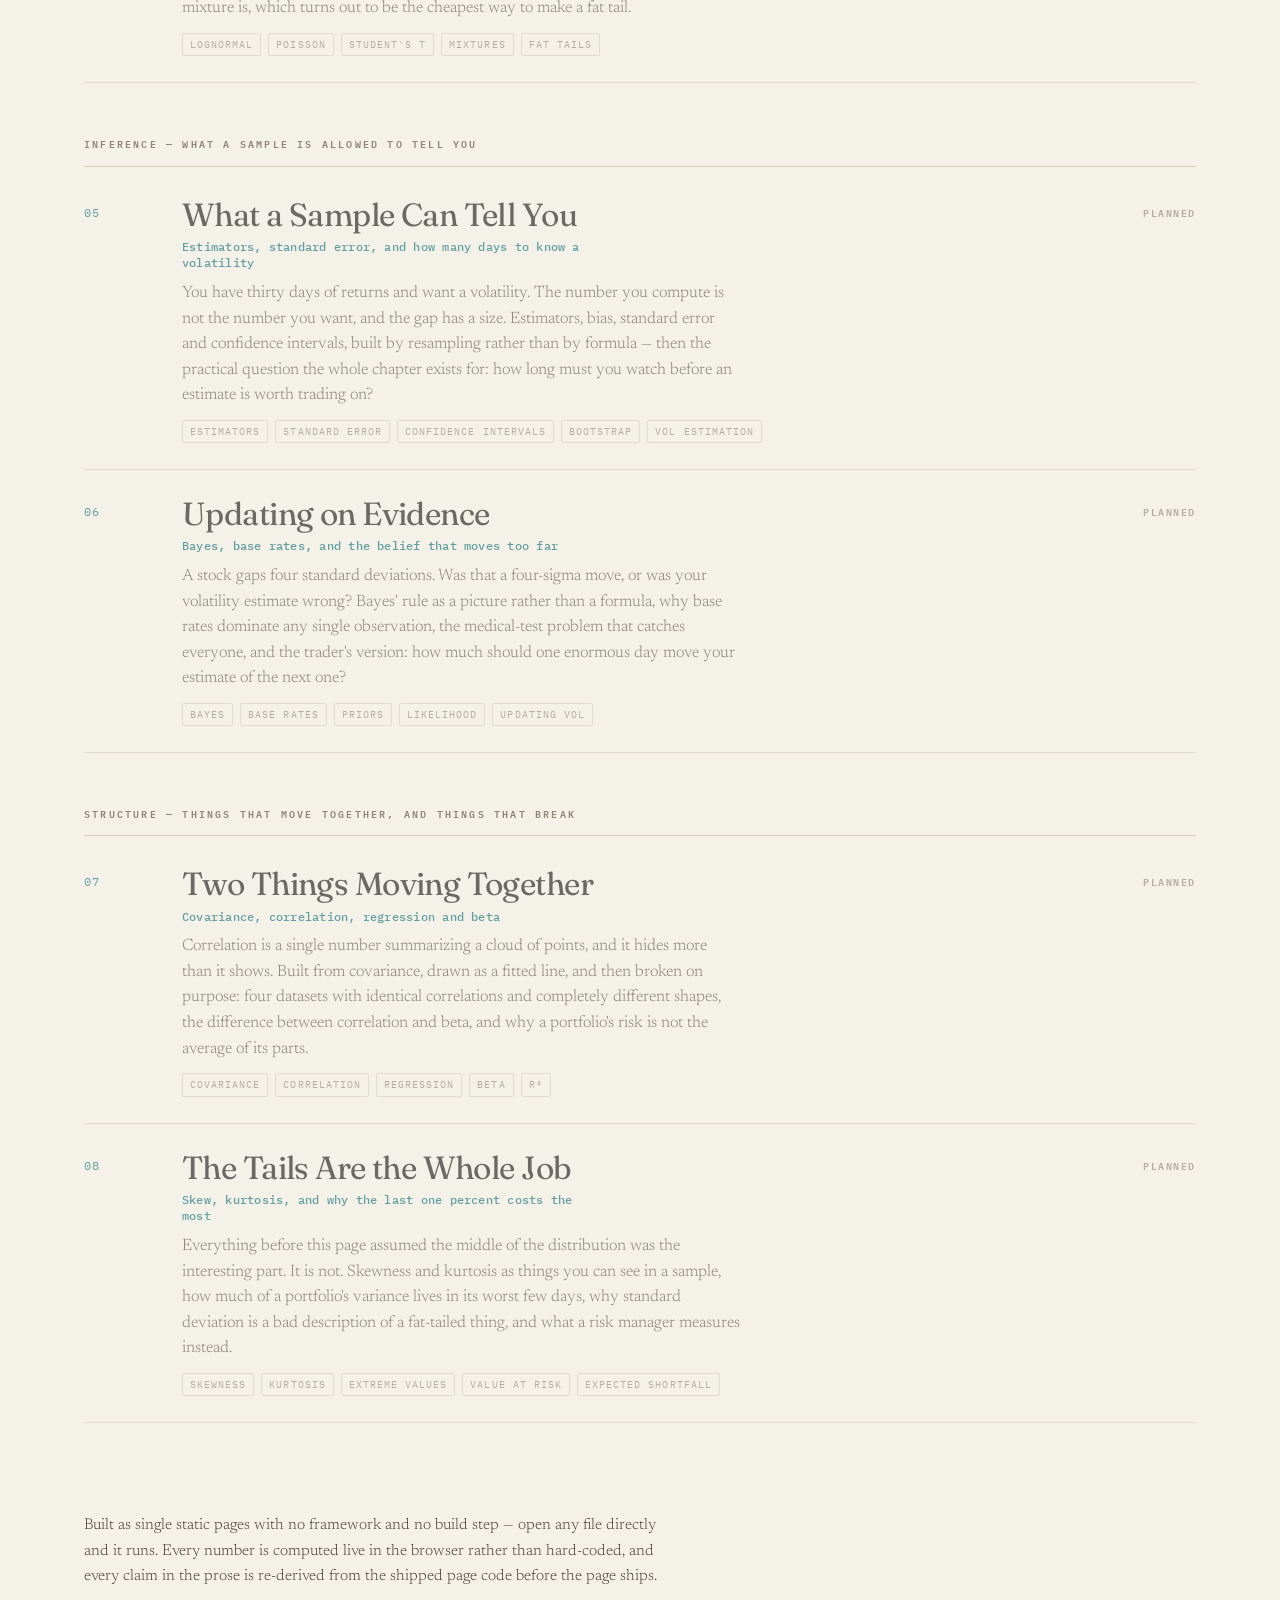
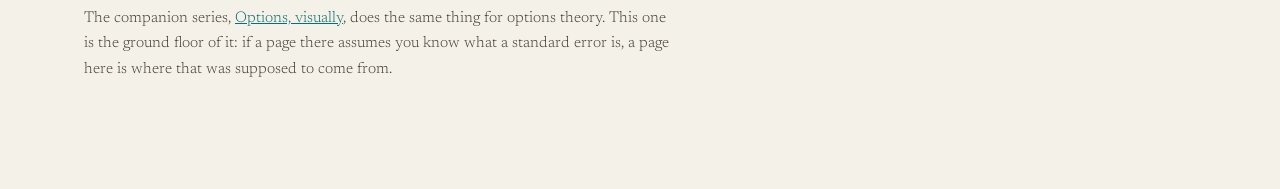
==== commit 546e0788: "Warm palette, American English, and modules 02 and 03 ## A palette of its own  The two series will s" ====
--- a/docs/index.html
+++ b/docs/index.html
@@ -4,13 +4,13 @@
 <meta charset="utf-8">
 <meta name="viewport" content="width=device-width, initial-scale=1, viewport-fit=cover">
 <meta name="color-scheme" content="light">
-<meta name="theme-color" content="#EDF0EC">
+<meta name="theme-color" content="#F4F1E8">
 <title>Chance, visually — probability and statistics for people who price risk</title>
 <meta name="description" content="Probability and statistics built from simulation rather than asserted. Odds and price, expectation, distributions, sampling, Bayes, correlation and tails — every idea earned on the way to something a trading desk actually does.">
 <meta property="og:type" content="website">
 <meta property="og:title" content="Chance, visually">
 <meta property="og:description" content="Probability and statistics built from simulation, for people who price risk.">
-<link rel="icon" href="data:image/svg+xml,<svg xmlns='http://www.w3.org/2000/svg' viewBox='0 0 32 32'><rect width='32' height='32' fill='%23EDF0EC'/><rect x='5' y='19' width='4' height='7' fill='%231F4CE8'/><rect x='11' y='12' width='4' height='14' fill='%231F4CE8'/><rect x='17' y='7' width='4' height='19' fill='%231F4CE8'/><rect x='23' y='16' width='4' height='10' fill='%231F4CE8'/></svg>">
+<link rel="icon" href="data:image/svg+xml,<svg xmlns='http://www.w3.org/2000/svg' viewBox='0 0 32 32'><rect width='32' height='32' fill='%23F4F1E8'/><rect x='5' y='19' width='4' height='7' fill='%230B6E75'/><rect x='11' y='12' width='4' height='14' fill='%230B6E75'/><rect x='17' y='7' width='4' height='19' fill='%230B6E75'/><rect x='23' y='16' width='4' height='10' fill='%230B6E75'/></svg>">
 <link rel="preconnect" href="https://fonts.googleapis.com">
 <link rel="preconnect" href="https://fonts.gstatic.com" crossorigin>
 <link href="https://fonts.googleapis.com/css2?family=Fraunces:opsz,wght@9..144,400;9..144,700;9..144,900&family=Newsreader:ital,opsz,wght@0,6..72,300;0,6..72,400;0,6..72,500&family=IBM+Plex+Mono:wght@400;500;600&display=swap" rel="stylesheet">
@@ -41,7 +41,7 @@
   display:grid;grid-template-columns:74px 1fr 128px;gap:0 24px;align-items:start;
   padding:26px 0;border-bottom:1px solid var(--hair);text-decoration:none;color:inherit;
 }
-.entry:hover{background:rgba(31,76,232,.035)}
+.entry:hover{background:rgba(11,110,117,.045)}
 .entry .n{font-family:var(--mono);font-size:12px;color:var(--blue);padding-top:6px;letter-spacing:.08em}
 .entry h3{font-family:var(--disp);font-weight:700;font-size:clamp(23px,3vw,32px);
   line-height:1.1;letter-spacing:-.018em;margin:0}
@@ -99,34 +99,34 @@
     <span class="st live">Live →</span>
   </a>
 
-  <div class="entry planned">
+  <a class="entry" href="ev.html">
     <span class="n">02</span>
     <div>
-      <h3>Expectation, and Why It Is Not What Happens</h3>
-      <p class="subj">Expected value, variance, and the long run that never arrives</p>
-      <p>The average of a thing you only get to do once. Expected value and variance built from a payoff table, the law of large numbers watched converging rather than stated, why a positive-edge bettor spends most of a career behind, and how much to stake — Kelly, derived from the fact that money compounds and averages do not.</p>
-      <div class="tags"><span>Expected value</span><span>Variance</span><span>Law of large numbers</span><span>Kelly</span><span>Ruin</span></div>
+      <h3>The Average of a Thing You Do Once</h3>
+      <p class="subj">Expected value, variance, and how much to bet</p>
+      <p>Two roulette bets with identical house edges and standard deviations 5.8&times; apart &mdash; expectation is what a bet is worth, variance is what it is like to hold. Then the uncomfortable arithmetic: a genuine 55% bettor is still behind after a hundred wagers three times in ten. Ends with bet sizing done properly &mdash; Kelly derived from the fact that money compounds, why staking twice it compounds at exactly zero, and why half Kelly keeps three quarters of the growth.</p>
+      <div class="tags"><span>Expected value</span><span>Variance</span><span>Law of large numbers</span><span>Kelly</span><span>Overbetting</span><span>Drawdown</span></div>
     </div>
-    <span class="st soon">Planned</span>
-  </div>
+    <span class="st live">Live &rarr;</span>
+  </a>
 
-  <div class="entry planned">
+  <a class="entry" href="shape.html">
     <span class="n">03</span>
     <div>
-      <h3>Randomness Has a Shape</h3>
-      <p class="subj">Coin flips to the normal distribution, and the √n that runs everything</p>
-      <p>Add up enough independent small things and you always get the same curve. Built by simulation from coin flips, so the central limit theorem is something watched rather than asserted. Then the consequence that matters most: standard deviation grows with the square root of the count, which is why a year of volatility is not twelve months of it.</p>
-      <div class="tags"><span>Binomial</span><span>Central limit</span><span>The normal</span><span>√n scaling</span><span>Standard deviation</span></div>
+      <h3>Add Enough of Anything</h3>
+      <p class="subj">The central limit theorem, and the square root of time</p>
+      <p>Sum enough independent small things and you always get the same curve, whatever you started with &mdash; watched happening from coin flips and from a distribution built to look nothing like a bell. Then the confusion almost everyone carries: as you flip more, the <em>count</em> of heads spreads out while the <em>proportion</em> tightens. Ends with the conversion that runs through all of finance, and the factor of 15.87 that gets it wrong.</p>
+      <div class="tags"><span>Binomial</span><span>Central limit</span><span>√T scaling</span><span>68-95-99.7</span><span>Tail probabilities</span></div>
     </div>
-    <span class="st soon">Planned</span>
-  </div>
+    <span class="st live">Live &rarr;</span>
+  </a>
 
   <div class="entry planned">
     <span class="n">04</span>
     <div>
       <h3>The Distributions You Actually Meet</h3>
       <p class="subj">Lognormal, Poisson, Student's t — and which one options assume</p>
-      <p>Five distributions, what each one is for, and how to tell them apart from a sample. Why prices are modelled lognormal and returns normal; why counting things gets a Poisson; why Student's t is the honest default for anything financial; and what a mixture is, which turns out to be the cheapest way to make a fat tail.</p>
+      <p>Five distributions, what each one is for, and how to tell them apart from a sample. Why prices are modeled lognormal and returns normal; why counting things gets a Poisson; why Student's t is the honest default for anything financial; and what a mixture is, which turns out to be the cheapest way to make a fat tail.</p>
       <div class="tags"><span>Lognormal</span><span>Poisson</span><span>Student's t</span><span>Mixtures</span><span>Fat tails</span></div>
     </div>
     <span class="st soon">Planned</span>
@@ -163,7 +163,7 @@
     <div>
       <h3>Two Things Moving Together</h3>
       <p class="subj">Covariance, correlation, regression and beta</p>
-      <p>Correlation is a single number summarising a cloud of points, and it hides more than it shows. Built from covariance, drawn as a fitted line, and then broken on purpose: four datasets with identical correlations and completely different shapes, the difference between correlation and beta, and why a portfolio's risk is not the average of its parts.</p>
+      <p>Correlation is a single number summarizing a cloud of points, and it hides more than it shows. Built from covariance, drawn as a fitted line, and then broken on purpose: four datasets with identical correlations and completely different shapes, the difference between correlation and beta, and why a portfolio's risk is not the average of its parts.</p>
       <div class="tags"><span>Covariance</span><span>Correlation</span><span>Regression</span><span>Beta</span><span>R²</span></div>
     </div>
     <span class="st soon">Planned</span>
--- a/docs/assets/lab.css
+++ b/docs/assets/lab.css
@@ -4,18 +4,33 @@
    Page-specific styles, if any, go in a <style> block on the page.
    ═══════════════════════════════════════════════════════════════ */
 
+/* ── palette ────────────────────────────────────────────────────────────
+   Deliberately not the options series'. That one is a cool bone ground with
+   an electric blue; this is a warm ivory with deep teal, so the two are
+   distinguishable at a glance on a phone home screen and in a browser tab.
+
+   The token NAMES are inherited from the sibling series and are now role
+   names rather than color names — the shared engine calls C("--blue") for
+   its primary and C("--verm") for its counterpoint, so renaming them would
+   mean touching every figure on every page. Read them as:
+
+     --blue   primary            (here: deep teal)
+     --verm   counterpoint, risk (here: terracotta)
+     --moss   positive, proof    (here: leaf green)
+     --ochre  markers, attention (here: mustard)
+   ──────────────────────────────────────────────────────────────────────── */
 :root{
-  --chalk:#EDF0EC;
-  --chalk2:#E4E8E3;
-  --card:#F7F9F6;
-  --ink:#14181A;
-  --ink2:#3A4245;
-  --grey:#8B928C;
-  --hair:#CDD4CD;
-  --blue:#1F4CE8;
-  --verm:#E5432C;
-  --moss:#0E9463;
-  --ochre:#E0A215;
+  --chalk:#F4F1E8;
+  --chalk2:#EAE5D8;
+  --card:#FBF9F3;
+  --ink:#1A1714;
+  --ink2:#463F38;
+  --grey:#8E867A;
+  --hair:#D8D0BF;
+  --blue:#0B6E75;
+  --verm:#C4452D;
+  --moss:#4A7C2F;
+  --ochre:#B8850C;
   --disp:"Fraunces",Georgia,serif;
   --body:"Newsreader",Georgia,serif;
   --mono:"IBM Plex Mono",ui-monospace,Menlo,monospace;
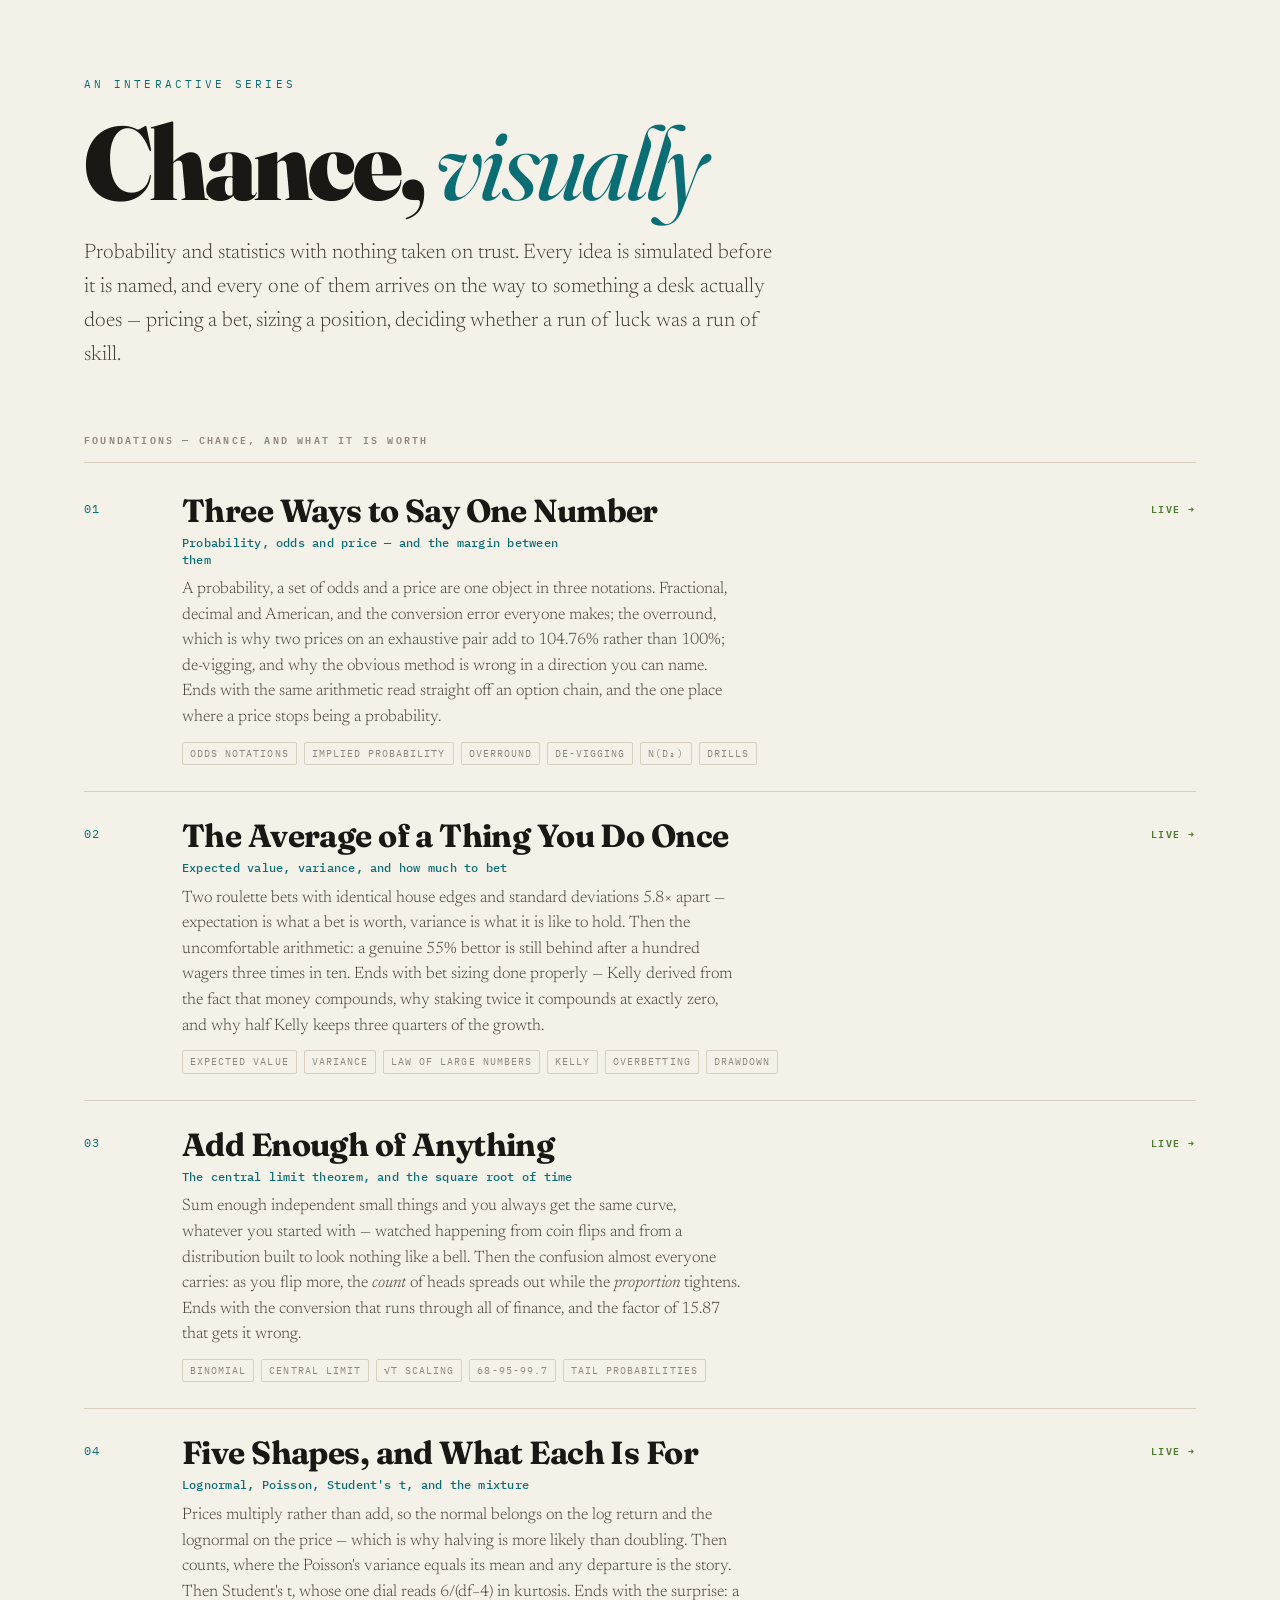
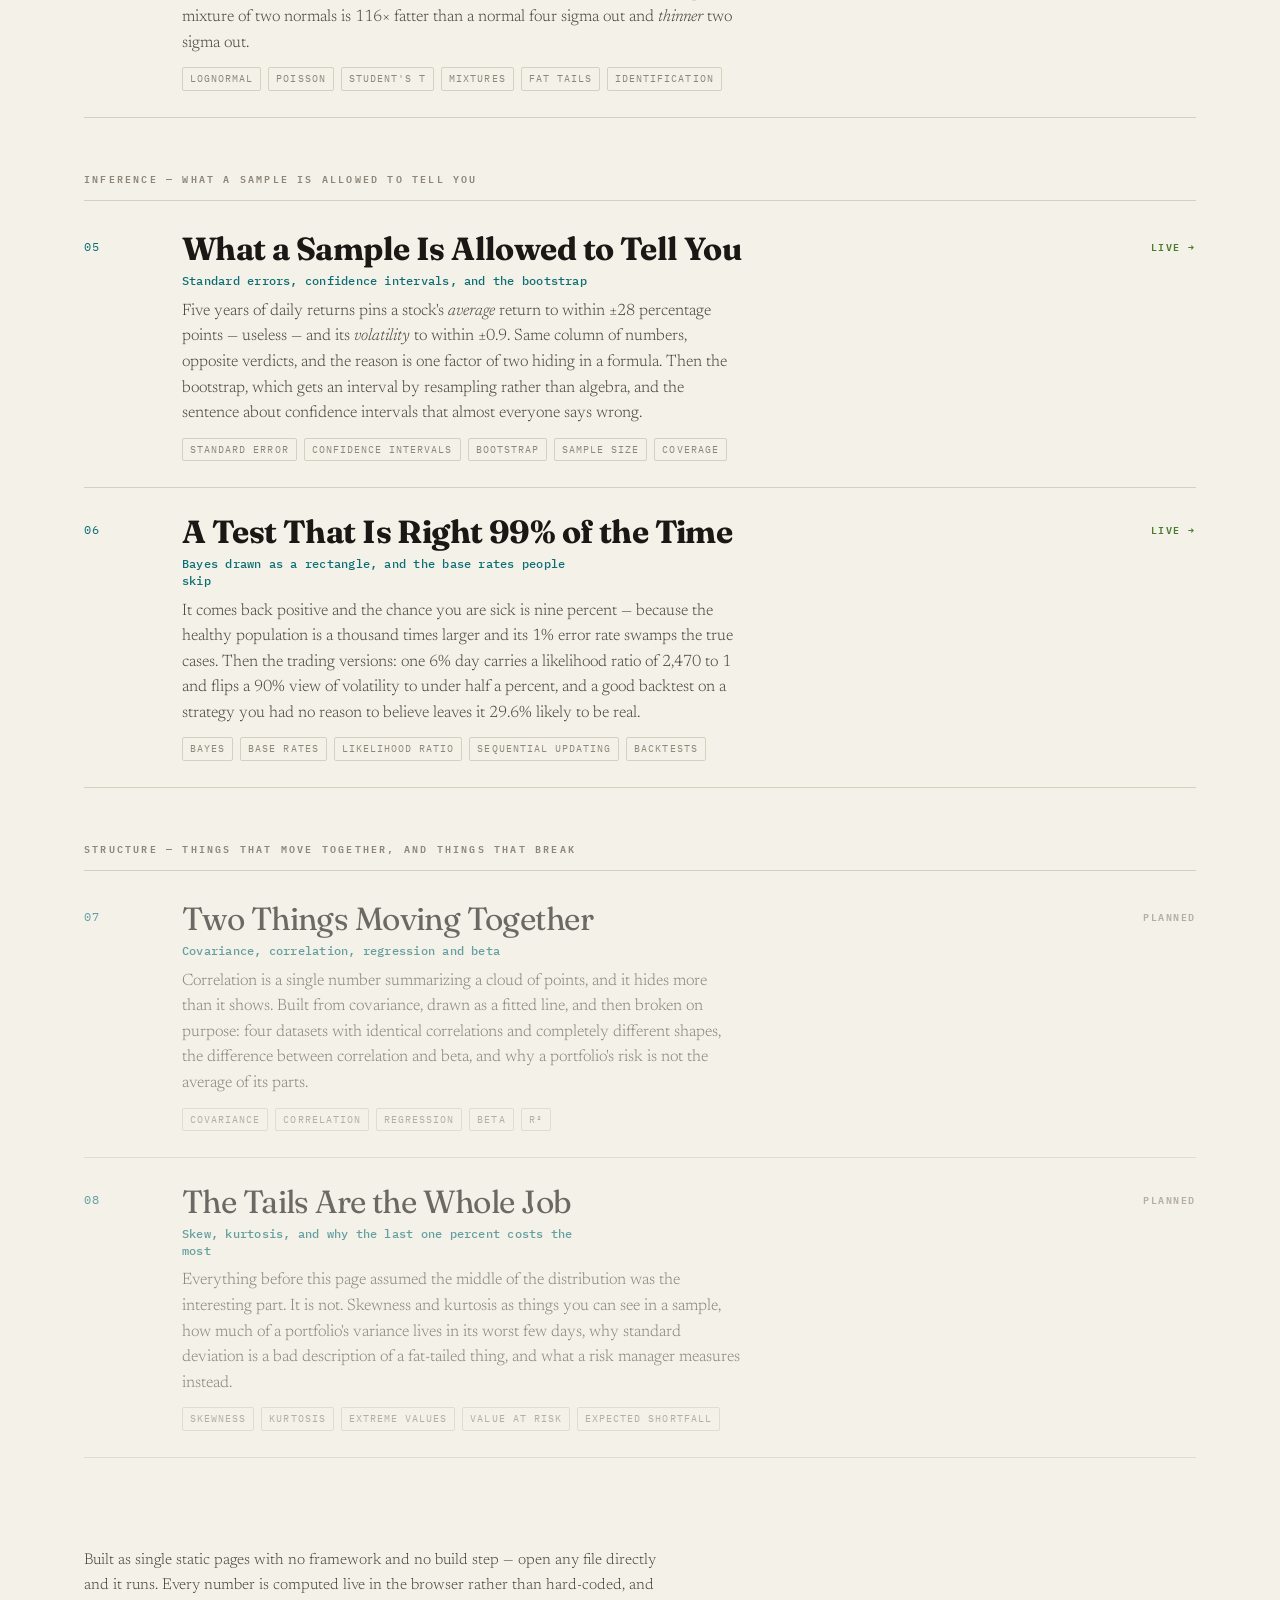
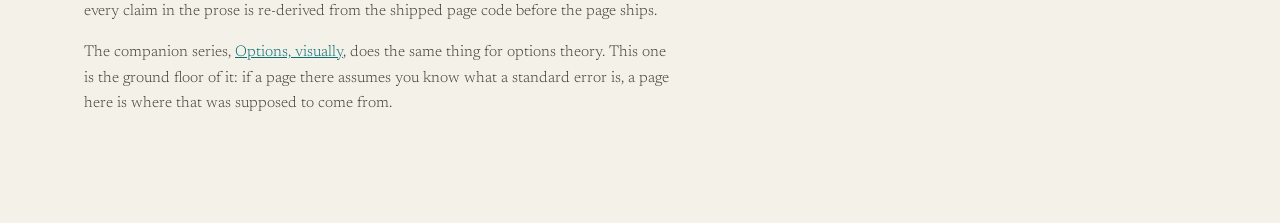
==== commit 305599d7: "Modules 04, 05 and 06 ## 04 · Five Shapes, and What Each Is For  Prices multiply rather than add, so" ====
--- a/docs/index.html
+++ b/docs/index.html
@@ -121,40 +121,40 @@
     <span class="st live">Live &rarr;</span>
   </a>
 
-  <div class="entry planned">
+  <a class="entry" href="dist.html">
     <span class="n">04</span>
     <div>
-      <h3>The Distributions You Actually Meet</h3>
-      <p class="subj">Lognormal, Poisson, Student's t — and which one options assume</p>
-      <p>Five distributions, what each one is for, and how to tell them apart from a sample. Why prices are modeled lognormal and returns normal; why counting things gets a Poisson; why Student's t is the honest default for anything financial; and what a mixture is, which turns out to be the cheapest way to make a fat tail.</p>
-      <div class="tags"><span>Lognormal</span><span>Poisson</span><span>Student's t</span><span>Mixtures</span><span>Fat tails</span></div>
+      <h3>Five Shapes, and What Each Is For</h3>
+      <p class="subj">Lognormal, Poisson, Student's t, and the mixture</p>
+      <p>Prices multiply rather than add, so the normal belongs on the log return and the lognormal on the price &mdash; which is why halving is more likely than doubling. Then counts, where the Poisson's variance equals its mean and any departure is the story. Then Student's t, whose one dial reads 6/(df&minus;4) in kurtosis. Ends with the surprise: a mixture of two normals is 116&times; fatter than a normal four sigma out and <em>thinner</em> two sigma out.</p>
+      <div class="tags"><span>Lognormal</span><span>Poisson</span><span>Student's t</span><span>Mixtures</span><span>Fat tails</span><span>Identification</span></div>
     </div>
-    <span class="st soon">Planned</span>
-  </div>
+    <span class="st live">Live &rarr;</span>
+  </a>
 
   <h2 class="grp">Inference — what a sample is allowed to tell you</h2>
 
-  <div class="entry planned">
+  <a class="entry" href="sample.html">
     <span class="n">05</span>
     <div>
-      <h3>What a Sample Can Tell You</h3>
-      <p class="subj">Estimators, standard error, and how many days to know a volatility</p>
-      <p>You have thirty days of returns and want a volatility. The number you compute is not the number you want, and the gap has a size. Estimators, bias, standard error and confidence intervals, built by resampling rather than by formula — then the practical question the whole chapter exists for: how long must you watch before an estimate is worth trading on?</p>
-      <div class="tags"><span>Estimators</span><span>Standard error</span><span>Confidence intervals</span><span>Bootstrap</span><span>Vol estimation</span></div>
+      <h3>What a Sample Is Allowed to Tell You</h3>
+      <p class="subj">Standard errors, confidence intervals, and the bootstrap</p>
+      <p>Five years of daily returns pins a stock's <em>average</em> return to within &plusmn;28 percentage points &mdash; useless &mdash; and its <em>volatility</em> to within &plusmn;0.9. Same column of numbers, opposite verdicts, and the reason is one factor of two hiding in a formula. Then the bootstrap, which gets an interval by resampling rather than algebra, and the sentence about confidence intervals that almost everyone says wrong.</p>
+      <div class="tags"><span>Standard error</span><span>Confidence intervals</span><span>Bootstrap</span><span>Sample size</span><span>Coverage</span></div>
     </div>
-    <span class="st soon">Planned</span>
-  </div>
+    <span class="st live">Live &rarr;</span>
+  </a>
 
-  <div class="entry planned">
+  <a class="entry" href="bayes.html">
     <span class="n">06</span>
     <div>
-      <h3>Updating on Evidence</h3>
-      <p class="subj">Bayes, base rates, and the belief that moves too far</p>
-      <p>A stock gaps four standard deviations. Was that a four-sigma move, or was your volatility estimate wrong? Bayes' rule as a picture rather than a formula, why base rates dominate any single observation, the medical-test problem that catches everyone, and the trader's version: how much should one enormous day move your estimate of the next one?</p>
-      <div class="tags"><span>Bayes</span><span>Base rates</span><span>Priors</span><span>Likelihood</span><span>Updating vol</span></div>
+      <h3>A Test That Is Right 99% of the Time</h3>
+      <p class="subj">Bayes drawn as a rectangle, and the base rates people skip</p>
+      <p>It comes back positive and the chance you are sick is nine percent &mdash; because the healthy population is a thousand times larger and its 1% error rate swamps the true cases. Then the trading versions: one 6% day carries a likelihood ratio of 2,470 to 1 and flips a 90% view of volatility to under half a percent, and a good backtest on a strategy you had no reason to believe leaves it 29.6% likely to be real.</p>
+      <div class="tags"><span>Bayes</span><span>Base rates</span><span>Likelihood ratio</span><span>Sequential updating</span><span>Backtests</span></div>
     </div>
-    <span class="st soon">Planned</span>
-  </div>
+    <span class="st live">Live &rarr;</span>
+  </a>
 
   <h2 class="grp">Structure — things that move together, and things that break</h2>
 
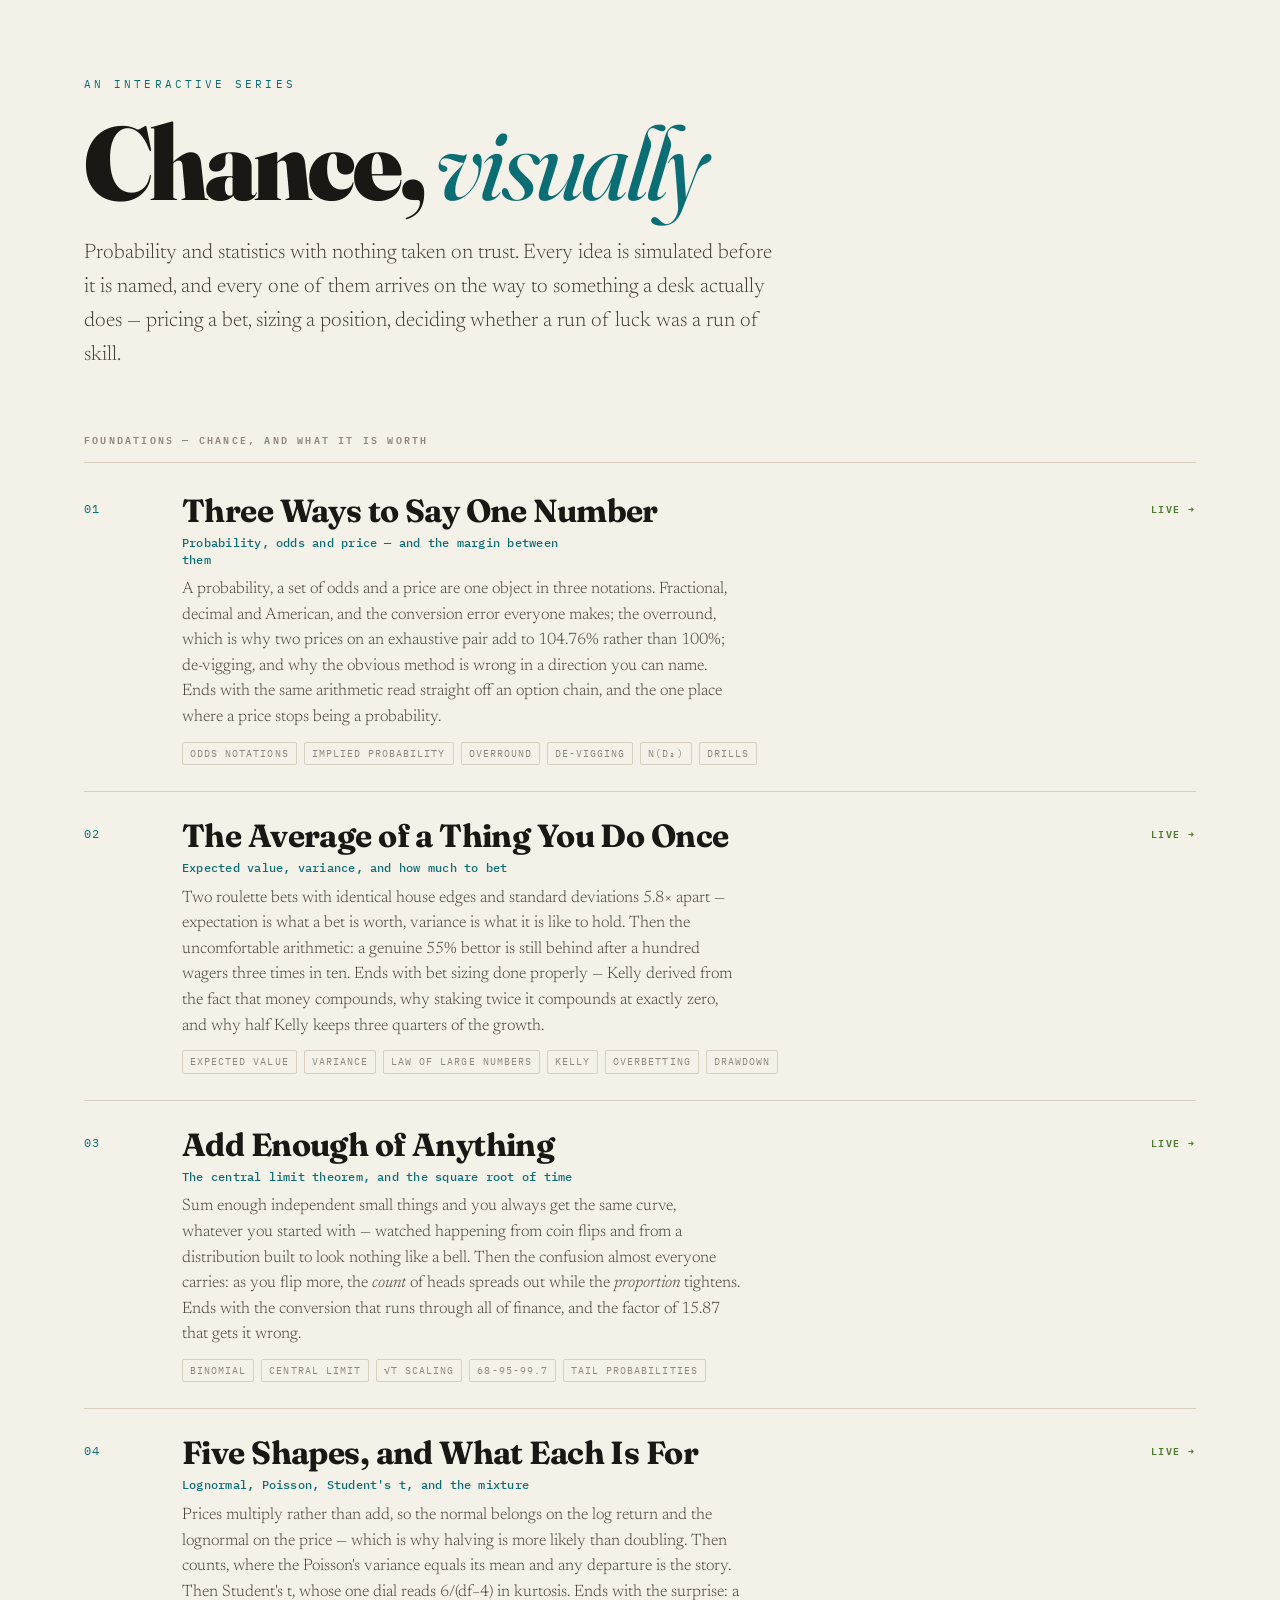
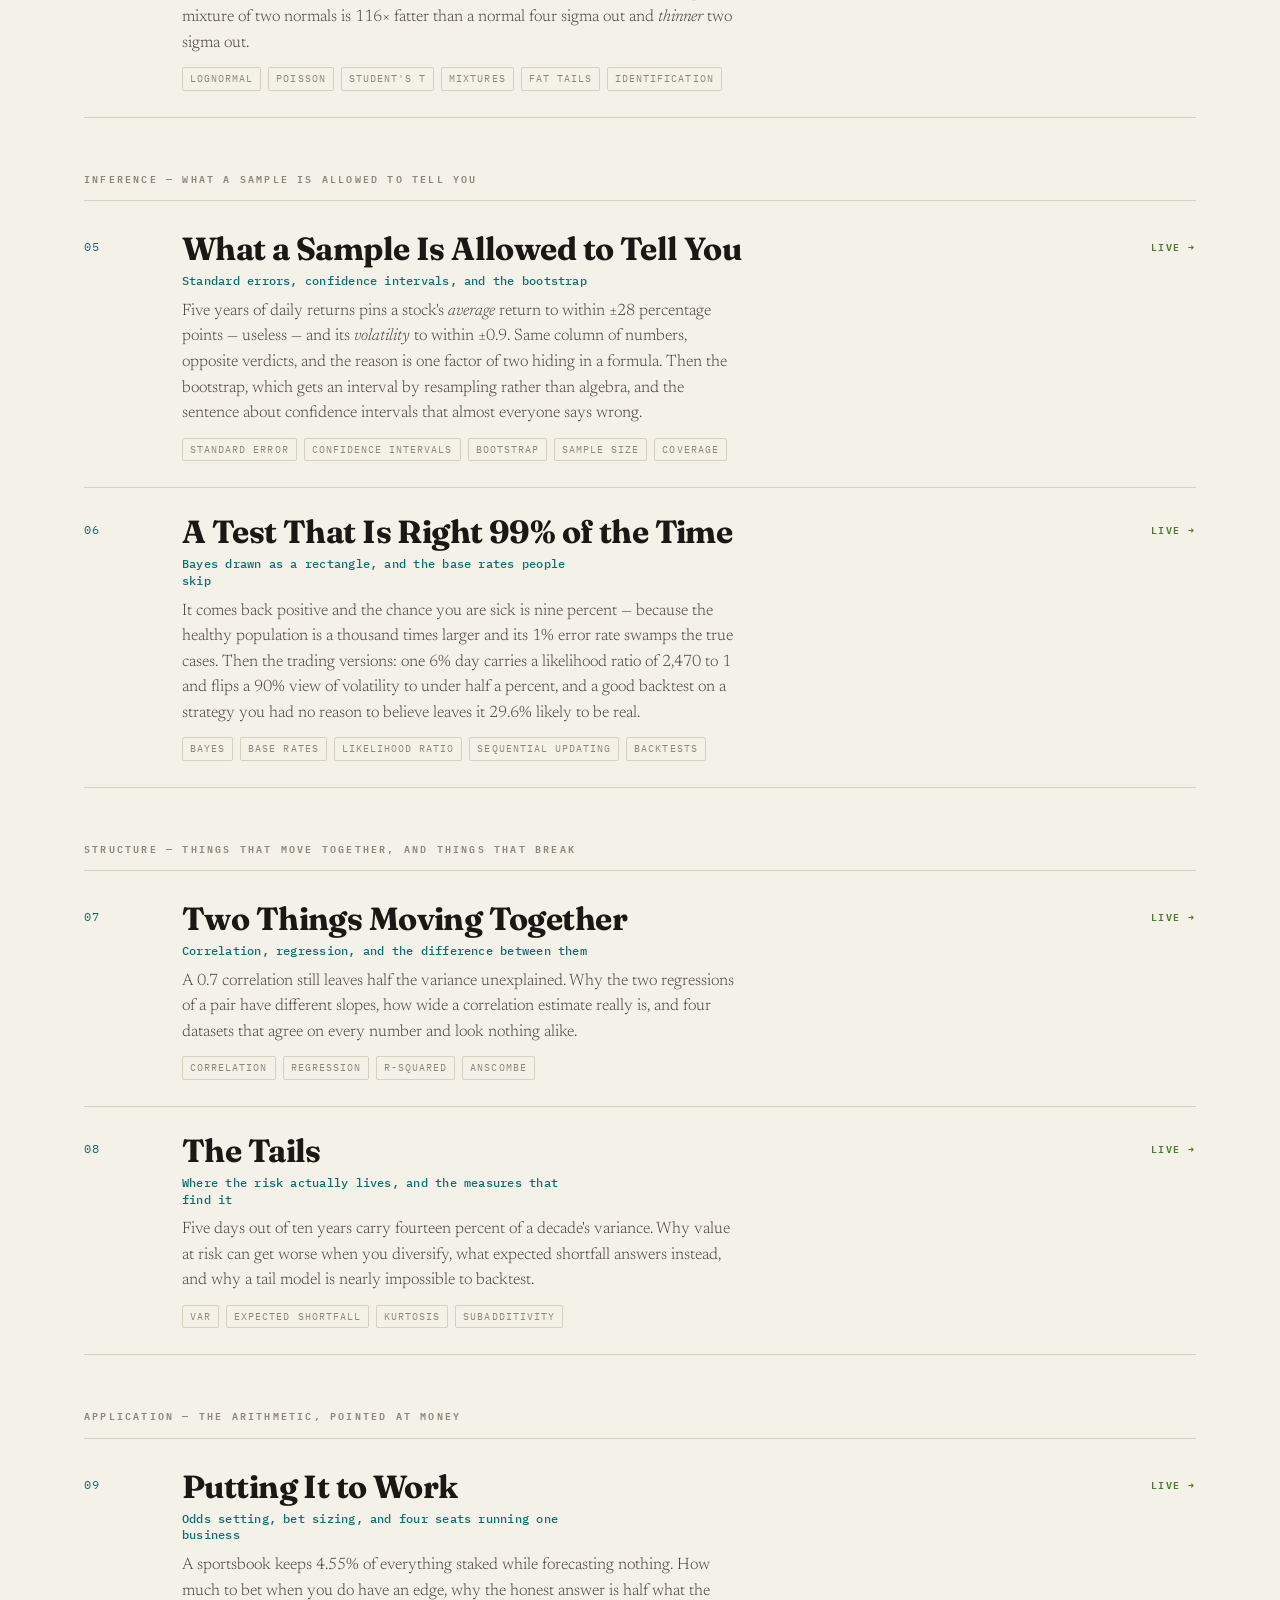
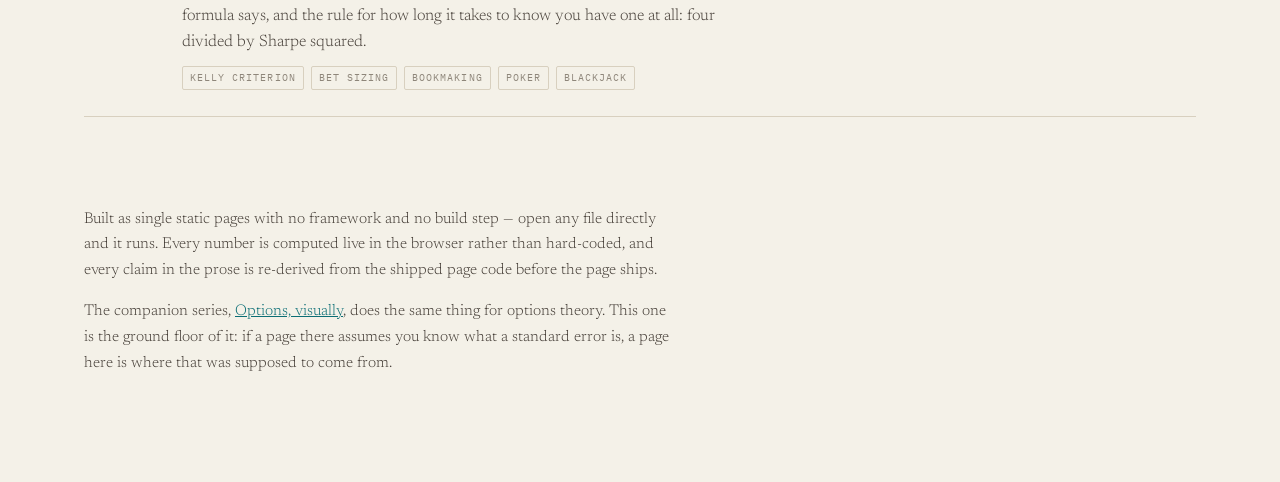
==== commit e11eafaa: "Modules 07, 08 and 09 — the series is complete Three modules, all nine now live.  07 · Two Things Mo" ====
--- a/docs/index.html
+++ b/docs/index.html
@@ -158,27 +158,40 @@
 
   <h2 class="grp">Structure — things that move together, and things that break</h2>
 
-  <div class="entry planned">
+  <a class="entry" href="corr.html">
     <span class="n">07</span>
     <div>
       <h3>Two Things Moving Together</h3>
-      <p class="subj">Covariance, correlation, regression and beta</p>
-      <p>Correlation is a single number summarizing a cloud of points, and it hides more than it shows. Built from covariance, drawn as a fitted line, and then broken on purpose: four datasets with identical correlations and completely different shapes, the difference between correlation and beta, and why a portfolio's risk is not the average of its parts.</p>
-      <div class="tags"><span>Covariance</span><span>Correlation</span><span>Regression</span><span>Beta</span><span>R²</span></div>
-    </div>
-    <span class="st soon">Planned</span>
-  </div>
-
-  <div class="entry planned">
+      <p class="subj">Correlation, regression, and the difference between them</p>
+      <p>A 0.7 correlation still leaves half the variance unexplained. Why the two regressions of a pair have different slopes, how wide a correlation estimate really is, and four datasets that agree on every number and look nothing alike.</p>
+      <div class="tags"><span>correlation</span><span>regression</span><span>R-squared</span><span>Anscombe</span></div>
+    </div>
+    <span class="st live">Live &rarr;</span>
+  </a>
+
+  <a class="entry" href="tails.html">
     <span class="n">08</span>
     <div>
-      <h3>The Tails Are the Whole Job</h3>
-      <p class="subj">Skew, kurtosis, and why the last one percent costs the most</p>
-      <p>Everything before this page assumed the middle of the distribution was the interesting part. It is not. Skewness and kurtosis as things you can see in a sample, how much of a portfolio's variance lives in its worst few days, why standard deviation is a bad description of a fat-tailed thing, and what a risk manager measures instead.</p>
-      <div class="tags"><span>Skewness</span><span>Kurtosis</span><span>Extreme values</span><span>Value at risk</span><span>Expected shortfall</span></div>
-    </div>
-    <span class="st soon">Planned</span>
-  </div>
+      <h3>The Tails</h3>
+      <p class="subj">Where the risk actually lives, and the measures that find it</p>
+      <p>Five days out of ten years carry fourteen percent of a decade's variance. Why value at risk can get worse when you diversify, what expected shortfall answers instead, and why a tail model is nearly impossible to backtest.</p>
+      <div class="tags"><span>VaR</span><span>expected shortfall</span><span>kurtosis</span><span>subadditivity</span></div>
+    </div>
+    <span class="st live">Live &rarr;</span>
+  </a>
+
+  <h2 class="grp">Application — the arithmetic, pointed at money</h2>
+
+  <a class="entry" href="bet.html">
+    <span class="n">09</span>
+    <div>
+      <h3>Putting It to Work</h3>
+      <p class="subj">Odds setting, bet sizing, and four seats running one business</p>
+      <p>A sportsbook keeps 4.55% of everything staked while forecasting nothing. How much to bet when you do have an edge, why the honest answer is half what the formula says, and the rule for how long it takes to know you have one at all: four divided by Sharpe squared.</p>
+      <div class="tags"><span>Kelly criterion</span><span>bet sizing</span><span>bookmaking</span><span>poker</span><span>blackjack</span></div>
+    </div>
+    <span class="st live">Live &rarr;</span>
+  </a>
 </div>
 
 <div class="colophon">
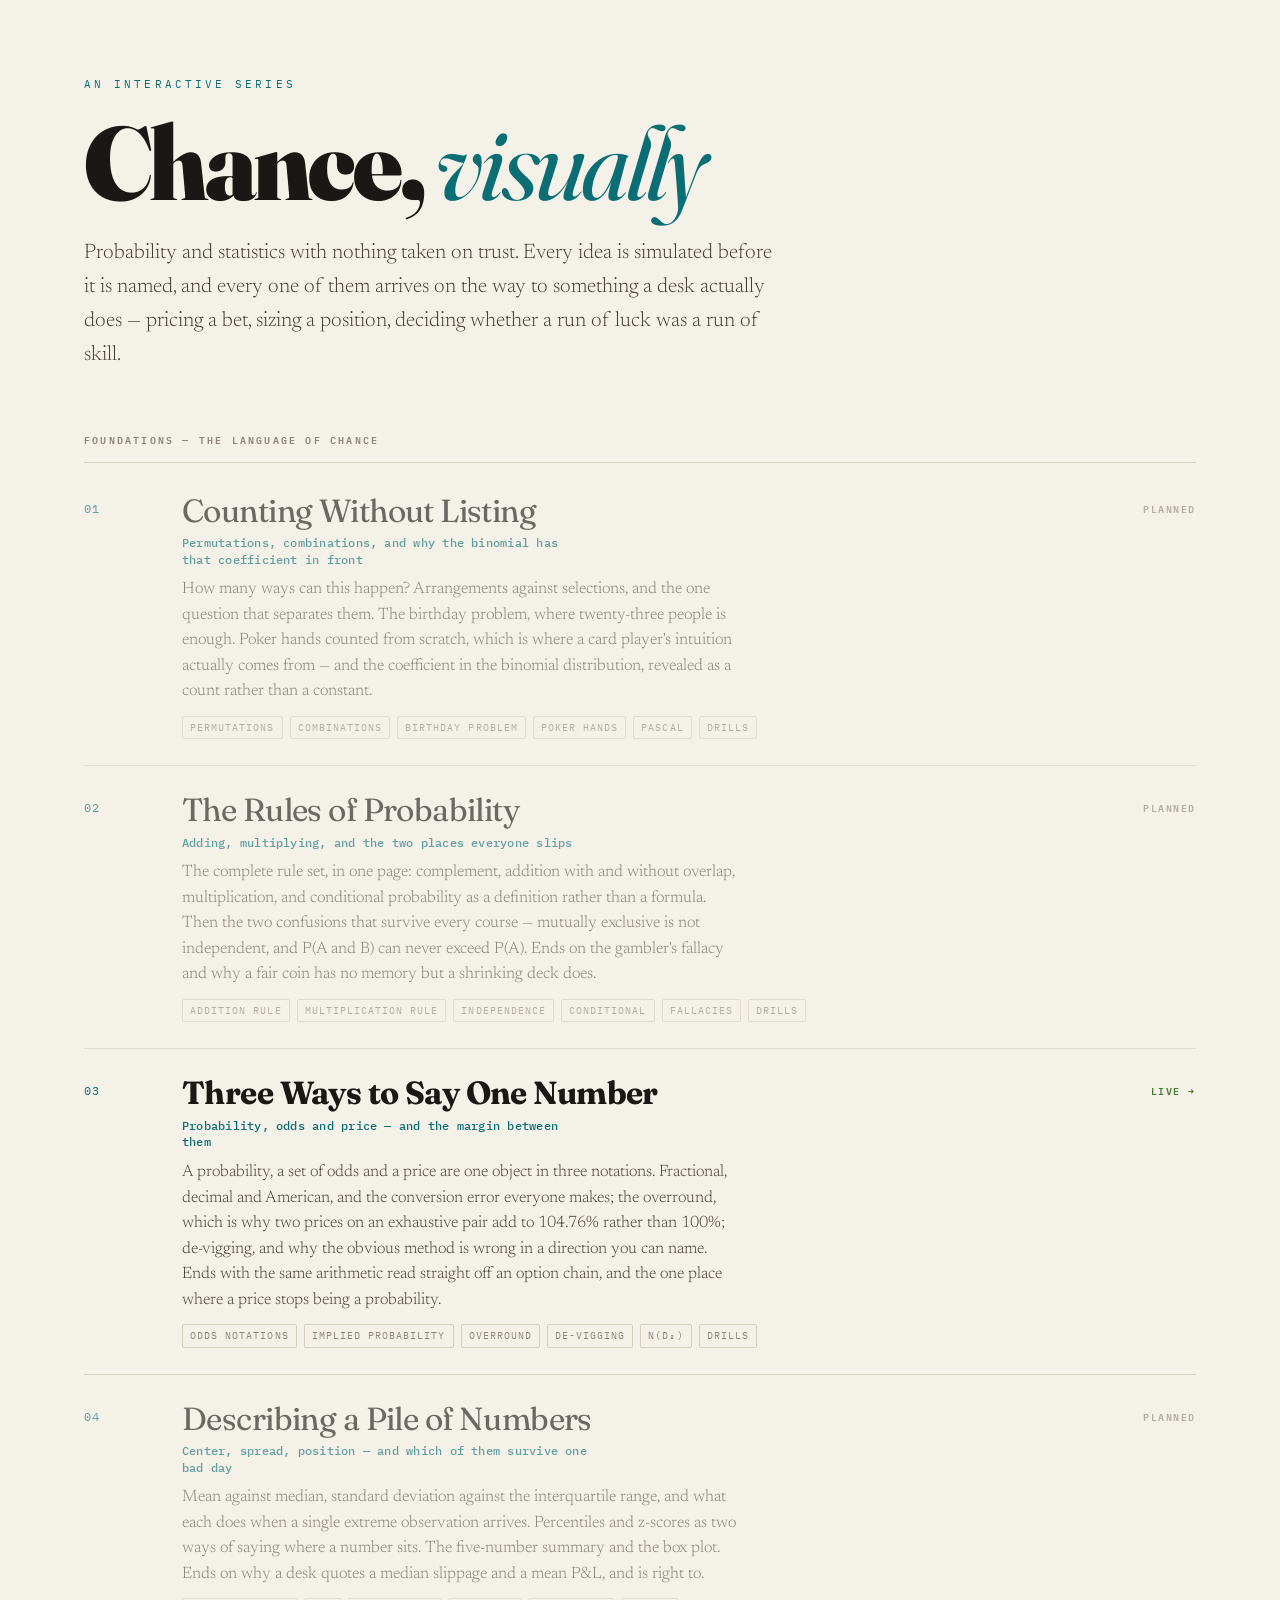
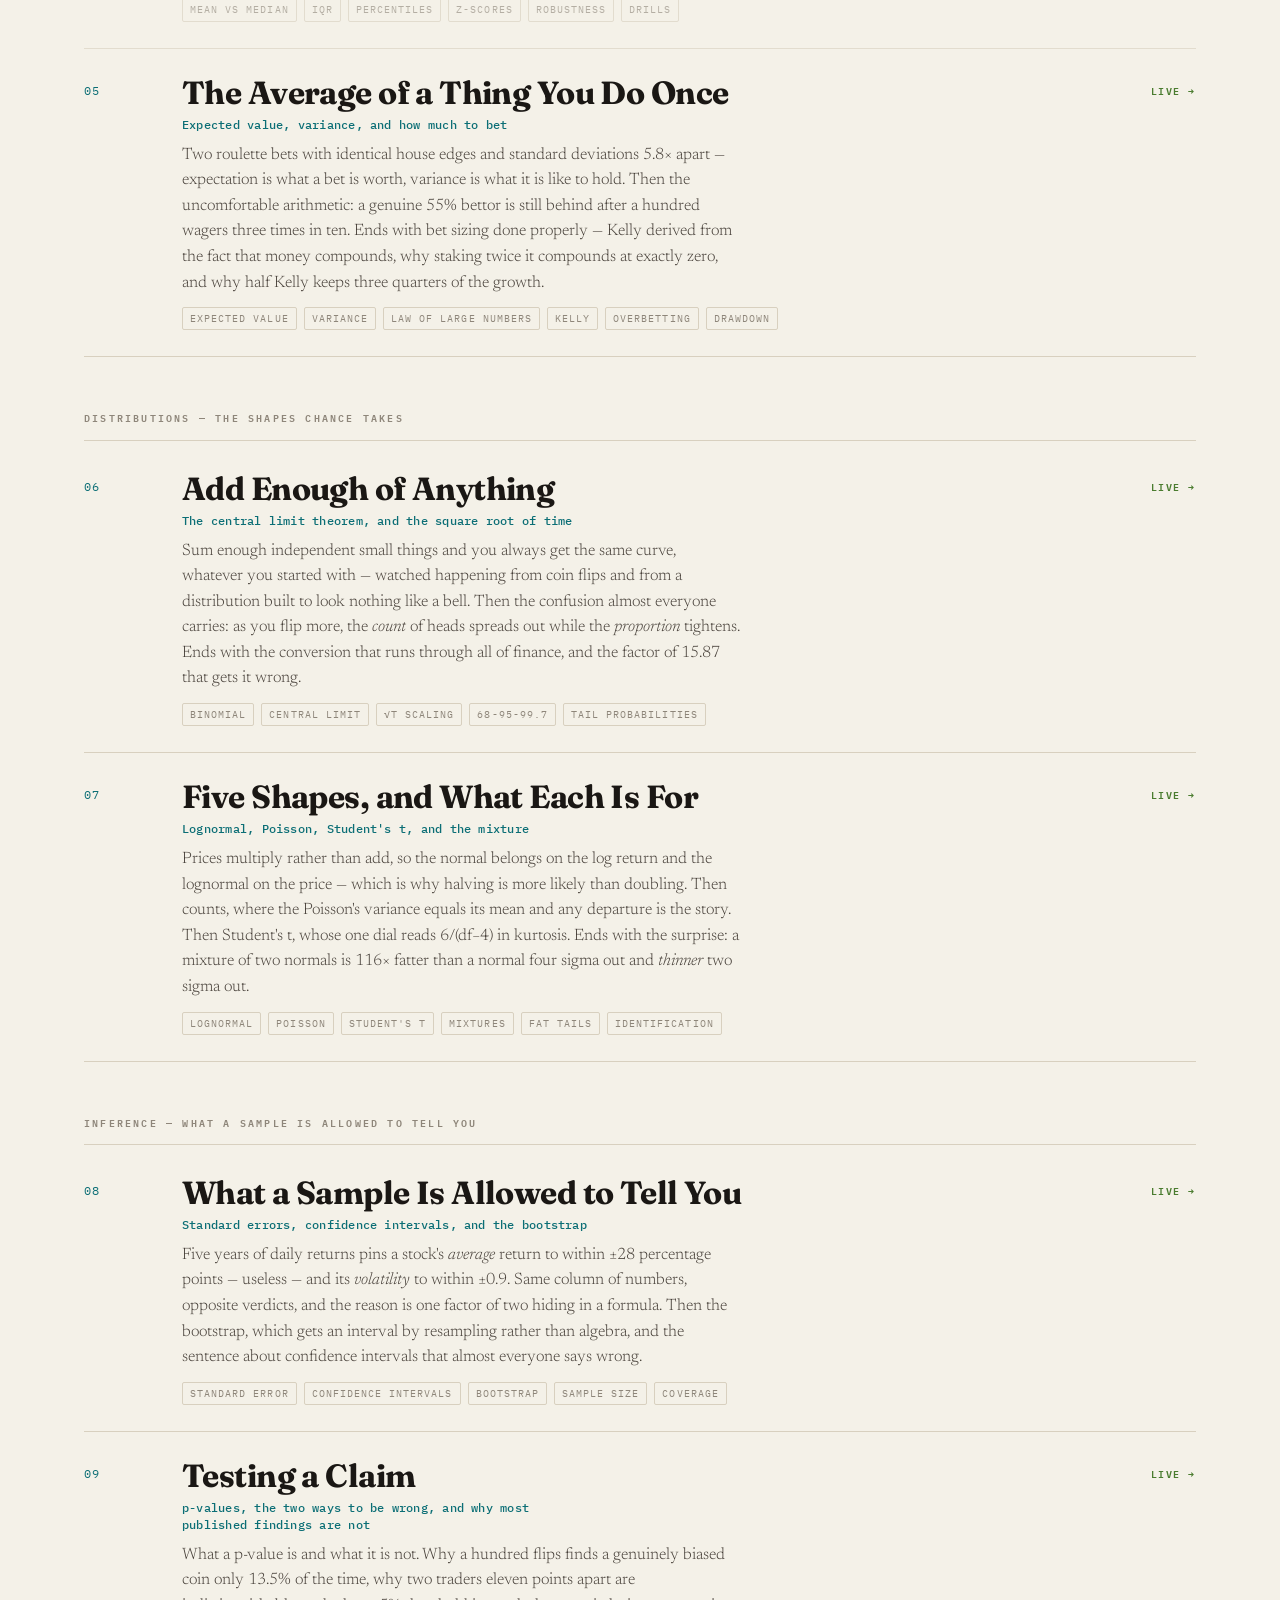
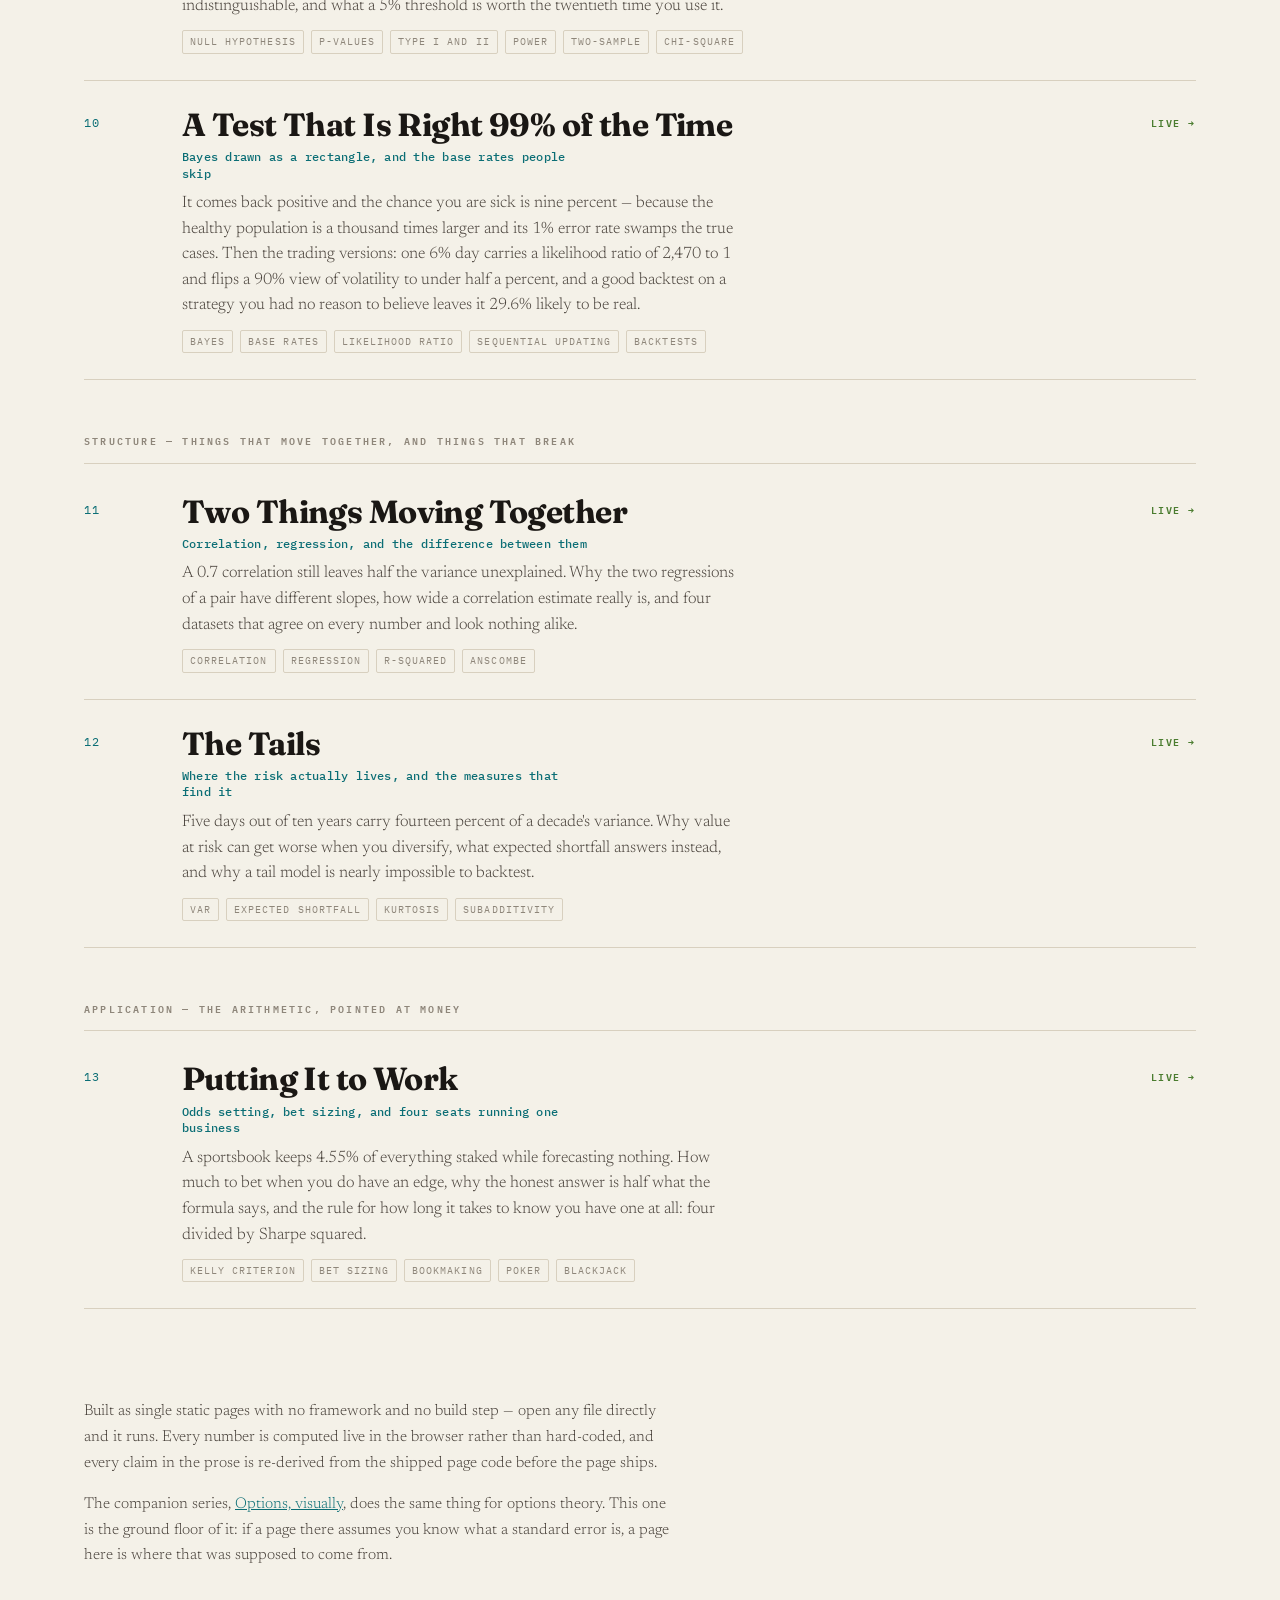
==== commit 5a035022: "Restructure into a thirteen-module course; add module 09, Testing a Claim Mapped the series against " ====
--- a/docs/index.html
+++ b/docs/index.html
@@ -86,10 +86,32 @@
 </div>
 
 <div class="shelf">
-  <h2>Foundations — chance, and what it is worth</h2>
+  <h2>Foundations — the language of chance</h2>
+
+  <div class="entry planned">
+    <span class="n">01</span>
+    <div>
+      <h3>Counting Without Listing</h3>
+      <p class="subj">Permutations, combinations, and why the binomial has that coefficient in front</p>
+      <p>How many ways can this happen? Arrangements against selections, and the one question that separates them. The birthday problem, where twenty-three people is enough. Poker hands counted from scratch, which is where a card player's intuition actually comes from — and the coefficient in the binomial distribution, revealed as a count rather than a constant.</p>
+      <div class="tags"><span>Permutations</span><span>Combinations</span><span>Birthday problem</span><span>Poker hands</span><span>Pascal</span><span>Drills</span></div>
+    </div>
+    <span class="st soon">Planned</span>
+  </div>
+
+  <div class="entry planned">
+    <span class="n">02</span>
+    <div>
+      <h3>The Rules of Probability</h3>
+      <p class="subj">Adding, multiplying, and the two places everyone slips</p>
+      <p>The complete rule set, in one page: complement, addition with and without overlap, multiplication, and conditional probability as a definition rather than a formula. Then the two confusions that survive every course — mutually exclusive is not independent, and P(A and B) can never exceed P(A). Ends on the gambler's fallacy and why a fair coin has no memory but a shrinking deck does.</p>
+      <div class="tags"><span>Addition rule</span><span>Multiplication rule</span><span>Independence</span><span>Conditional</span><span>Fallacies</span><span>Drills</span></div>
+    </div>
+    <span class="st soon">Planned</span>
+  </div>
 
   <a class="entry" href="odds.html">
-    <span class="n">01</span>
+    <span class="n">03</span>
     <div>
       <h3>Three Ways to Say One Number</h3>
       <p class="subj">Probability, odds and price — and the margin between them</p>
@@ -99,8 +121,19 @@
     <span class="st live">Live →</span>
   </a>
 
+  <div class="entry planned">
+    <span class="n">04</span>
+    <div>
+      <h3>Describing a Pile of Numbers</h3>
+      <p class="subj">Center, spread, position — and which of them survive one bad day</p>
+      <p>Mean against median, standard deviation against the interquartile range, and what each does when a single extreme observation arrives. Percentiles and z-scores as two ways of saying where a number sits. The five-number summary and the box plot. Ends on why a desk quotes a median slippage and a mean P&L, and is right to.</p>
+      <div class="tags"><span>Mean vs median</span><span>IQR</span><span>Percentiles</span><span>z-scores</span><span>Robustness</span><span>Drills</span></div>
+    </div>
+    <span class="st soon">Planned</span>
+  </div>
+
   <a class="entry" href="ev.html">
-    <span class="n">02</span>
+    <span class="n">05</span>
     <div>
       <h3>The Average of a Thing You Do Once</h3>
       <p class="subj">Expected value, variance, and how much to bet</p>
@@ -110,8 +143,10 @@
     <span class="st live">Live &rarr;</span>
   </a>
 
+  <h2 class="grp">Distributions — the shapes chance takes</h2>
+
   <a class="entry" href="shape.html">
-    <span class="n">03</span>
+    <span class="n">06</span>
     <div>
       <h3>Add Enough of Anything</h3>
       <p class="subj">The central limit theorem, and the square root of time</p>
@@ -122,7 +157,7 @@
   </a>
 
   <a class="entry" href="dist.html">
-    <span class="n">04</span>
+    <span class="n">07</span>
     <div>
       <h3>Five Shapes, and What Each Is For</h3>
       <p class="subj">Lognormal, Poisson, Student's t, and the mixture</p>
@@ -135,7 +170,7 @@
   <h2 class="grp">Inference — what a sample is allowed to tell you</h2>
 
   <a class="entry" href="sample.html">
-    <span class="n">05</span>
+    <span class="n">08</span>
     <div>
       <h3>What a Sample Is Allowed to Tell You</h3>
       <p class="subj">Standard errors, confidence intervals, and the bootstrap</p>
@@ -145,8 +180,19 @@
     <span class="st live">Live &rarr;</span>
   </a>
 
+  <a class="entry" href="test.html">
+    <span class="n">09</span>
+    <div>
+      <h3>Testing a Claim</h3>
+      <p class="subj">p-values, the two ways to be wrong, and why most published findings are not</p>
+      <p>What a p-value is and what it is not. Why a hundred flips finds a genuinely biased coin only 13.5% of the time, why two traders eleven points apart are indistinguishable, and what a 5% threshold is worth the twentieth time you use it.</p>
+      <div class="tags"><span>Null hypothesis</span><span>p-values</span><span>Type I and II</span><span>Power</span><span>Two-sample</span><span>Chi-square</span></div>
+    </div>
+    <span class="st live">Live &rarr;</span>
+  </a>
+
   <a class="entry" href="bayes.html">
-    <span class="n">06</span>
+    <span class="n">10</span>
     <div>
       <h3>A Test That Is Right 99% of the Time</h3>
       <p class="subj">Bayes drawn as a rectangle, and the base rates people skip</p>
@@ -159,7 +205,7 @@
   <h2 class="grp">Structure — things that move together, and things that break</h2>
 
   <a class="entry" href="corr.html">
-    <span class="n">07</span>
+    <span class="n">11</span>
     <div>
       <h3>Two Things Moving Together</h3>
       <p class="subj">Correlation, regression, and the difference between them</p>
@@ -170,7 +216,7 @@
   </a>
 
   <a class="entry" href="tails.html">
-    <span class="n">08</span>
+    <span class="n">12</span>
     <div>
       <h3>The Tails</h3>
       <p class="subj">Where the risk actually lives, and the measures that find it</p>
@@ -183,7 +229,7 @@
   <h2 class="grp">Application — the arithmetic, pointed at money</h2>
 
   <a class="entry" href="bet.html">
-    <span class="n">09</span>
+    <span class="n">13</span>
     <div>
       <h3>Putting It to Work</h3>
       <p class="subj">Odds setting, bet sizing, and four seats running one business</p>
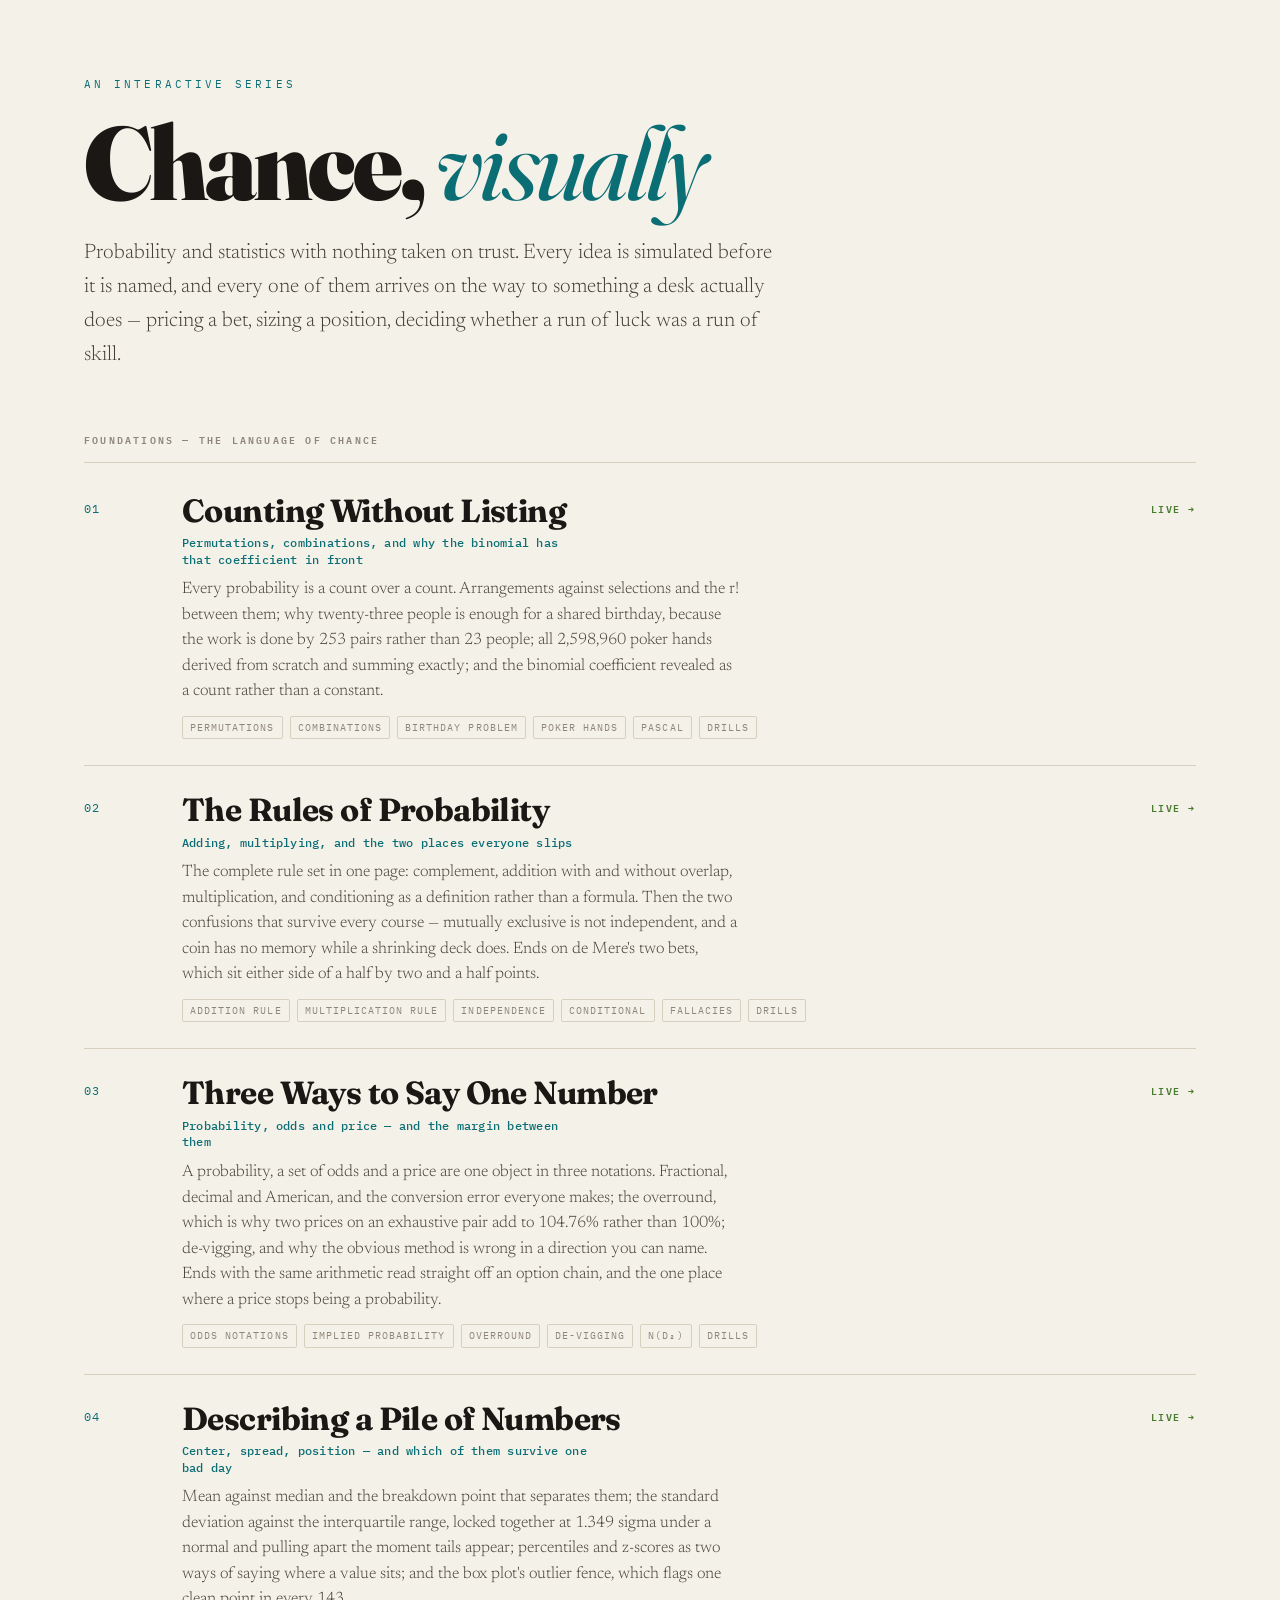
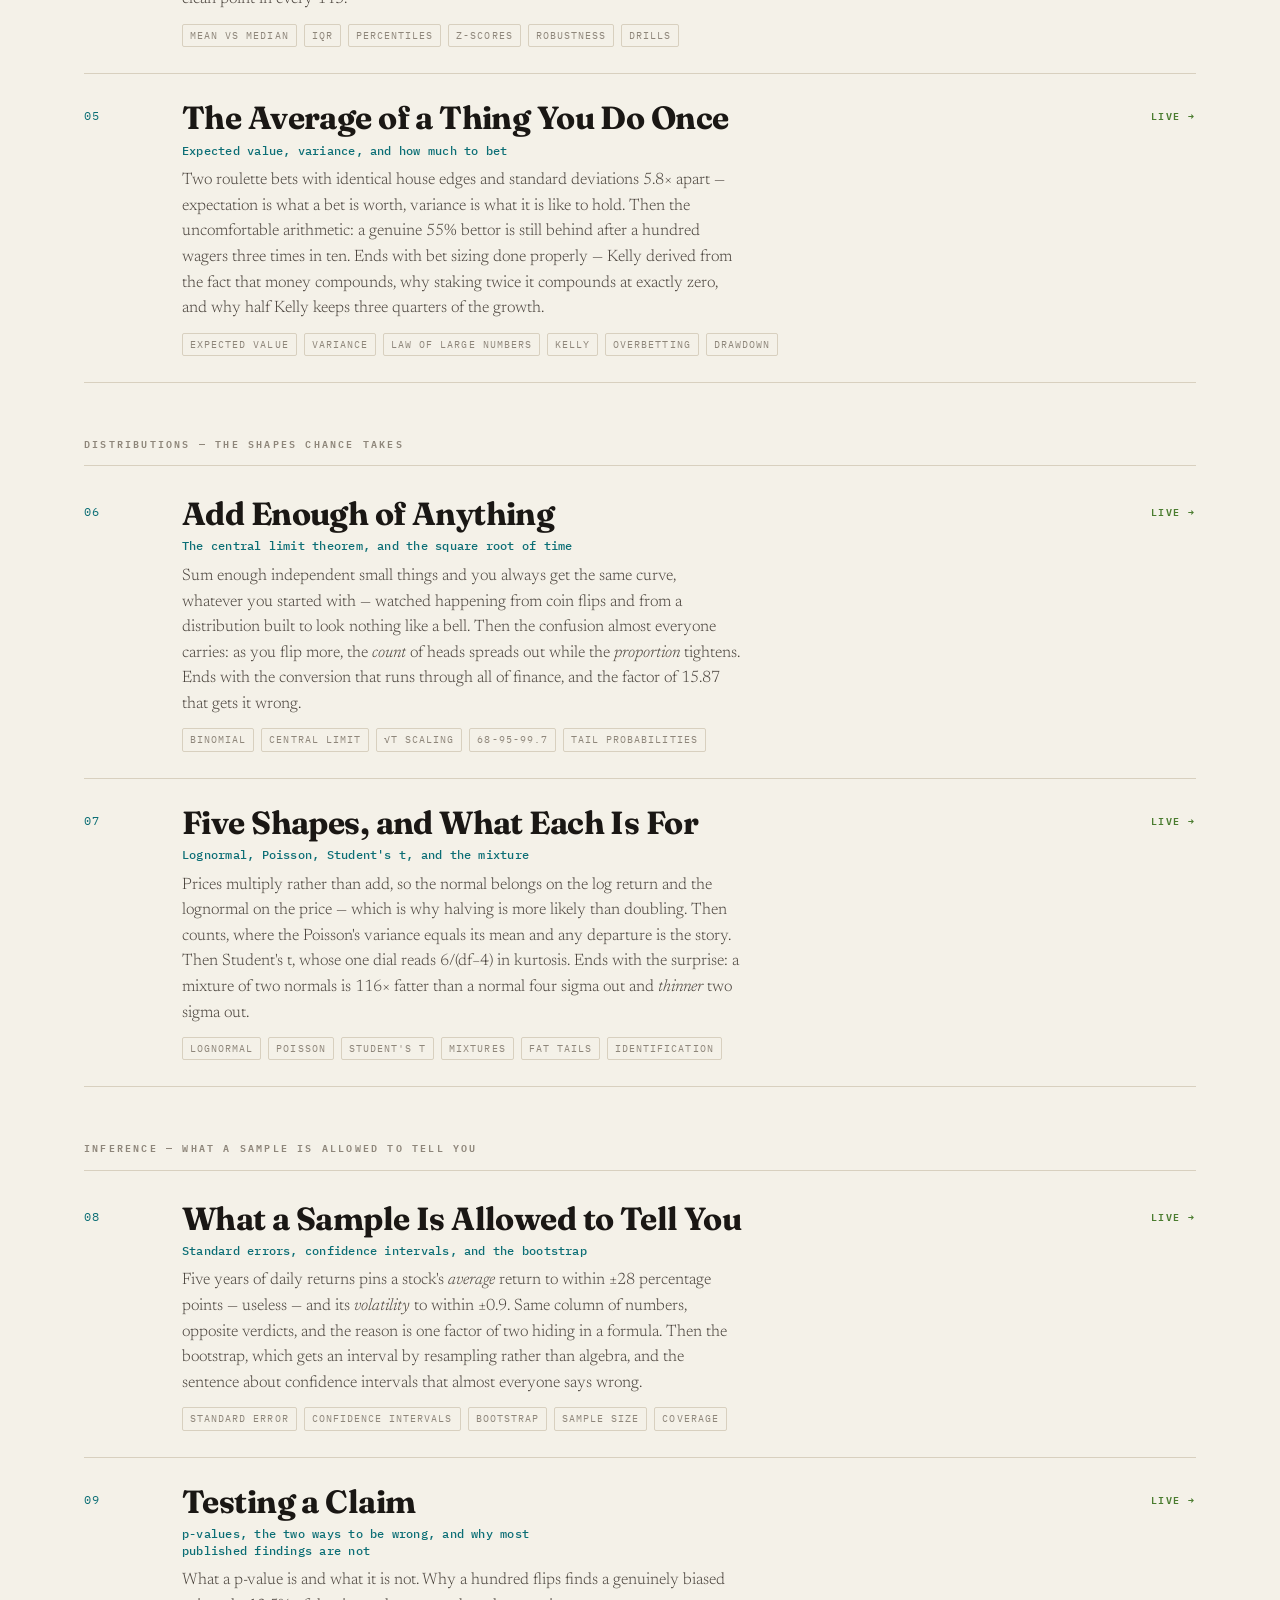
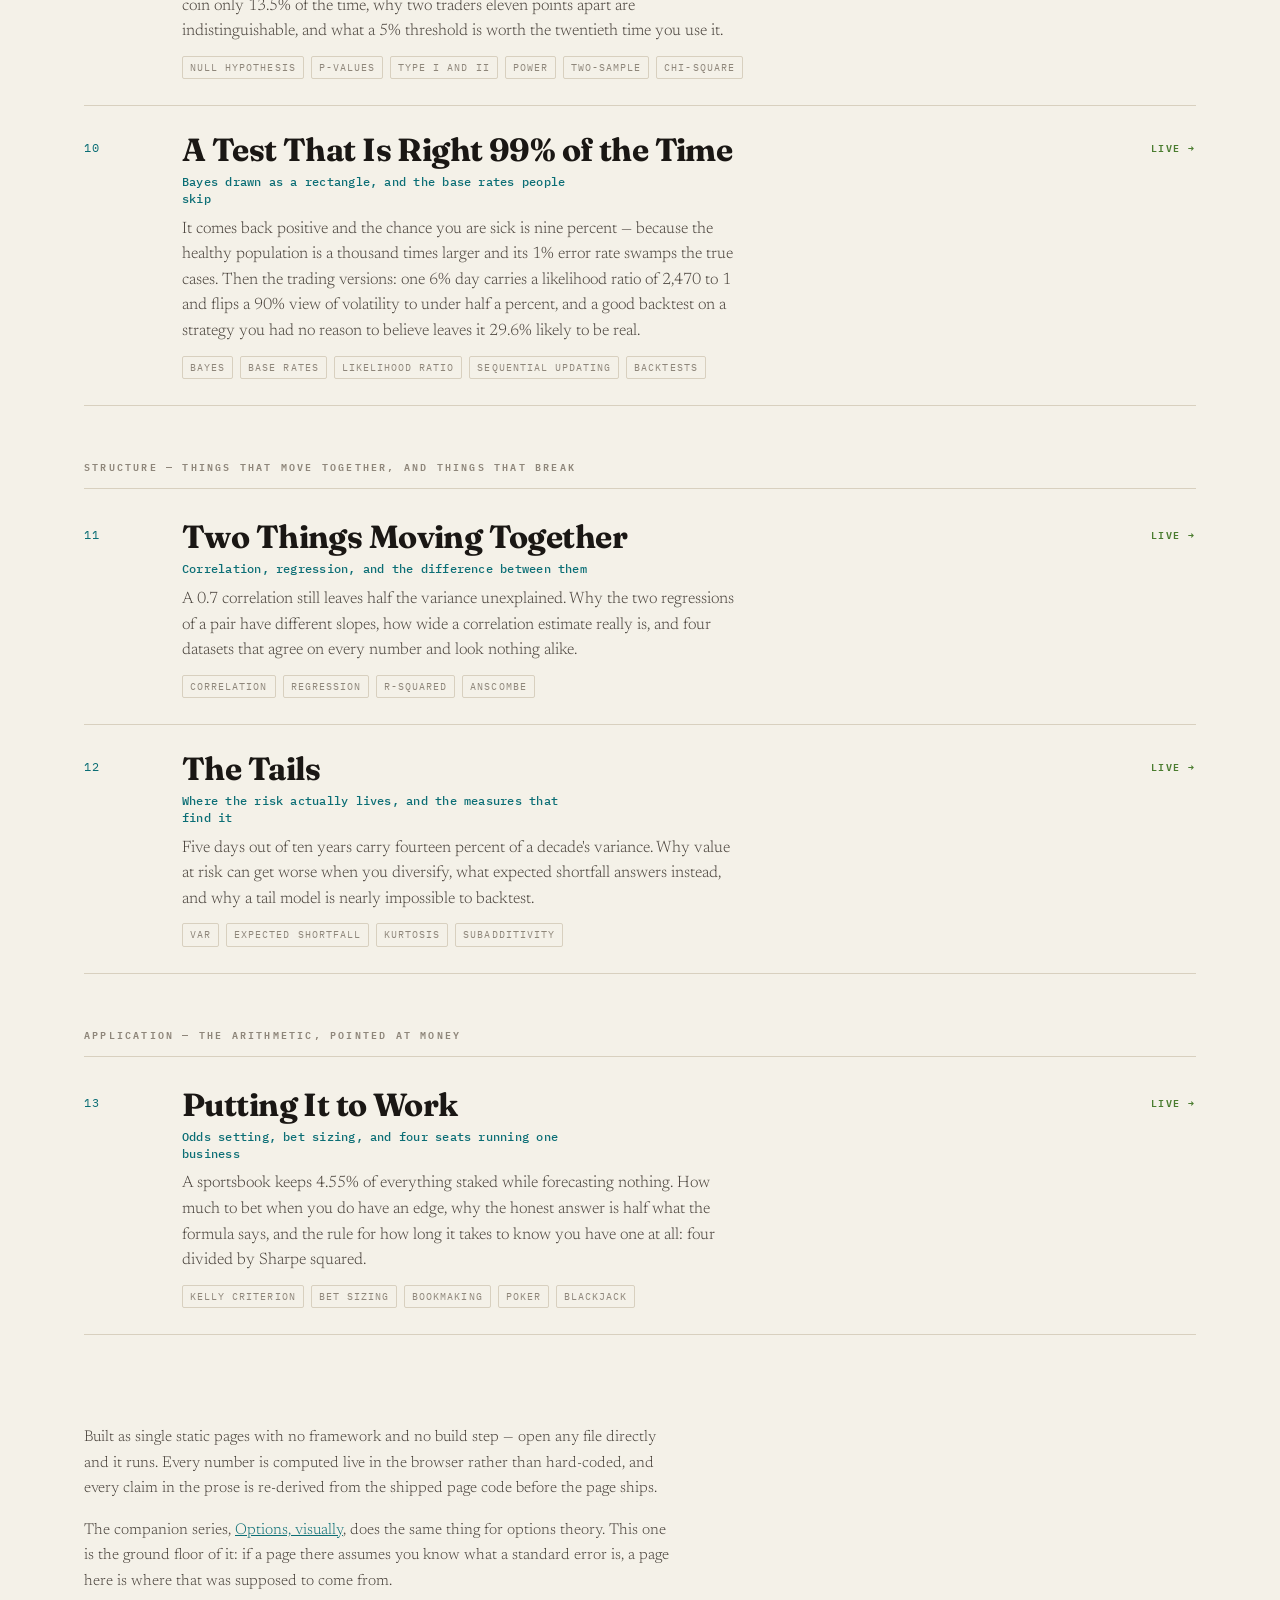
==== commit 3fa28438: "Modules 01, 02 and 04 — the course is complete at thirteen The three foundations the restructure lef" ====
--- a/docs/index.html
+++ b/docs/index.html
@@ -88,27 +88,27 @@
 <div class="shelf">
   <h2>Foundations — the language of chance</h2>
 
-  <div class="entry planned">
+  <a class="entry" href="count.html">
     <span class="n">01</span>
     <div>
       <h3>Counting Without Listing</h3>
       <p class="subj">Permutations, combinations, and why the binomial has that coefficient in front</p>
-      <p>How many ways can this happen? Arrangements against selections, and the one question that separates them. The birthday problem, where twenty-three people is enough. Poker hands counted from scratch, which is where a card player's intuition actually comes from — and the coefficient in the binomial distribution, revealed as a count rather than a constant.</p>
+      <p>Every probability is a count over a count. Arrangements against selections and the r! between them; why twenty-three people is enough for a shared birthday, because the work is done by 253 pairs rather than 23 people; all 2,598,960 poker hands derived from scratch and summing exactly; and the binomial coefficient revealed as a count rather than a constant.</p>
       <div class="tags"><span>Permutations</span><span>Combinations</span><span>Birthday problem</span><span>Poker hands</span><span>Pascal</span><span>Drills</span></div>
     </div>
-    <span class="st soon">Planned</span>
-  </div>
-
-  <div class="entry planned">
+    <span class="st live">Live &rarr;</span>
+  </a>
+
+  <a class="entry" href="rules.html">
     <span class="n">02</span>
     <div>
       <h3>The Rules of Probability</h3>
       <p class="subj">Adding, multiplying, and the two places everyone slips</p>
-      <p>The complete rule set, in one page: complement, addition with and without overlap, multiplication, and conditional probability as a definition rather than a formula. Then the two confusions that survive every course — mutually exclusive is not independent, and P(A and B) can never exceed P(A). Ends on the gambler's fallacy and why a fair coin has no memory but a shrinking deck does.</p>
+      <p>The complete rule set in one page: complement, addition with and without overlap, multiplication, and conditioning as a definition rather than a formula. Then the two confusions that survive every course — mutually exclusive is not independent, and a coin has no memory while a shrinking deck does. Ends on de Mere's two bets, which sit either side of a half by two and a half points.</p>
       <div class="tags"><span>Addition rule</span><span>Multiplication rule</span><span>Independence</span><span>Conditional</span><span>Fallacies</span><span>Drills</span></div>
     </div>
-    <span class="st soon">Planned</span>
-  </div>
+    <span class="st live">Live &rarr;</span>
+  </a>
 
   <a class="entry" href="odds.html">
     <span class="n">03</span>
@@ -121,16 +121,16 @@
     <span class="st live">Live →</span>
   </a>
 
-  <div class="entry planned">
+  <a class="entry" href="describe.html">
     <span class="n">04</span>
     <div>
       <h3>Describing a Pile of Numbers</h3>
       <p class="subj">Center, spread, position — and which of them survive one bad day</p>
-      <p>Mean against median, standard deviation against the interquartile range, and what each does when a single extreme observation arrives. Percentiles and z-scores as two ways of saying where a number sits. The five-number summary and the box plot. Ends on why a desk quotes a median slippage and a mean P&L, and is right to.</p>
+      <p>Mean against median and the breakdown point that separates them; the standard deviation against the interquartile range, locked together at 1.349 sigma under a normal and pulling apart the moment tails appear; percentiles and z-scores as two ways of saying where a value sits; and the box plot's outlier fence, which flags one clean point in every 143.</p>
       <div class="tags"><span>Mean vs median</span><span>IQR</span><span>Percentiles</span><span>z-scores</span><span>Robustness</span><span>Drills</span></div>
     </div>
-    <span class="st soon">Planned</span>
-  </div>
+    <span class="st live">Live &rarr;</span>
+  </a>
 
   <a class="entry" href="ev.html">
     <span class="n">05</span>
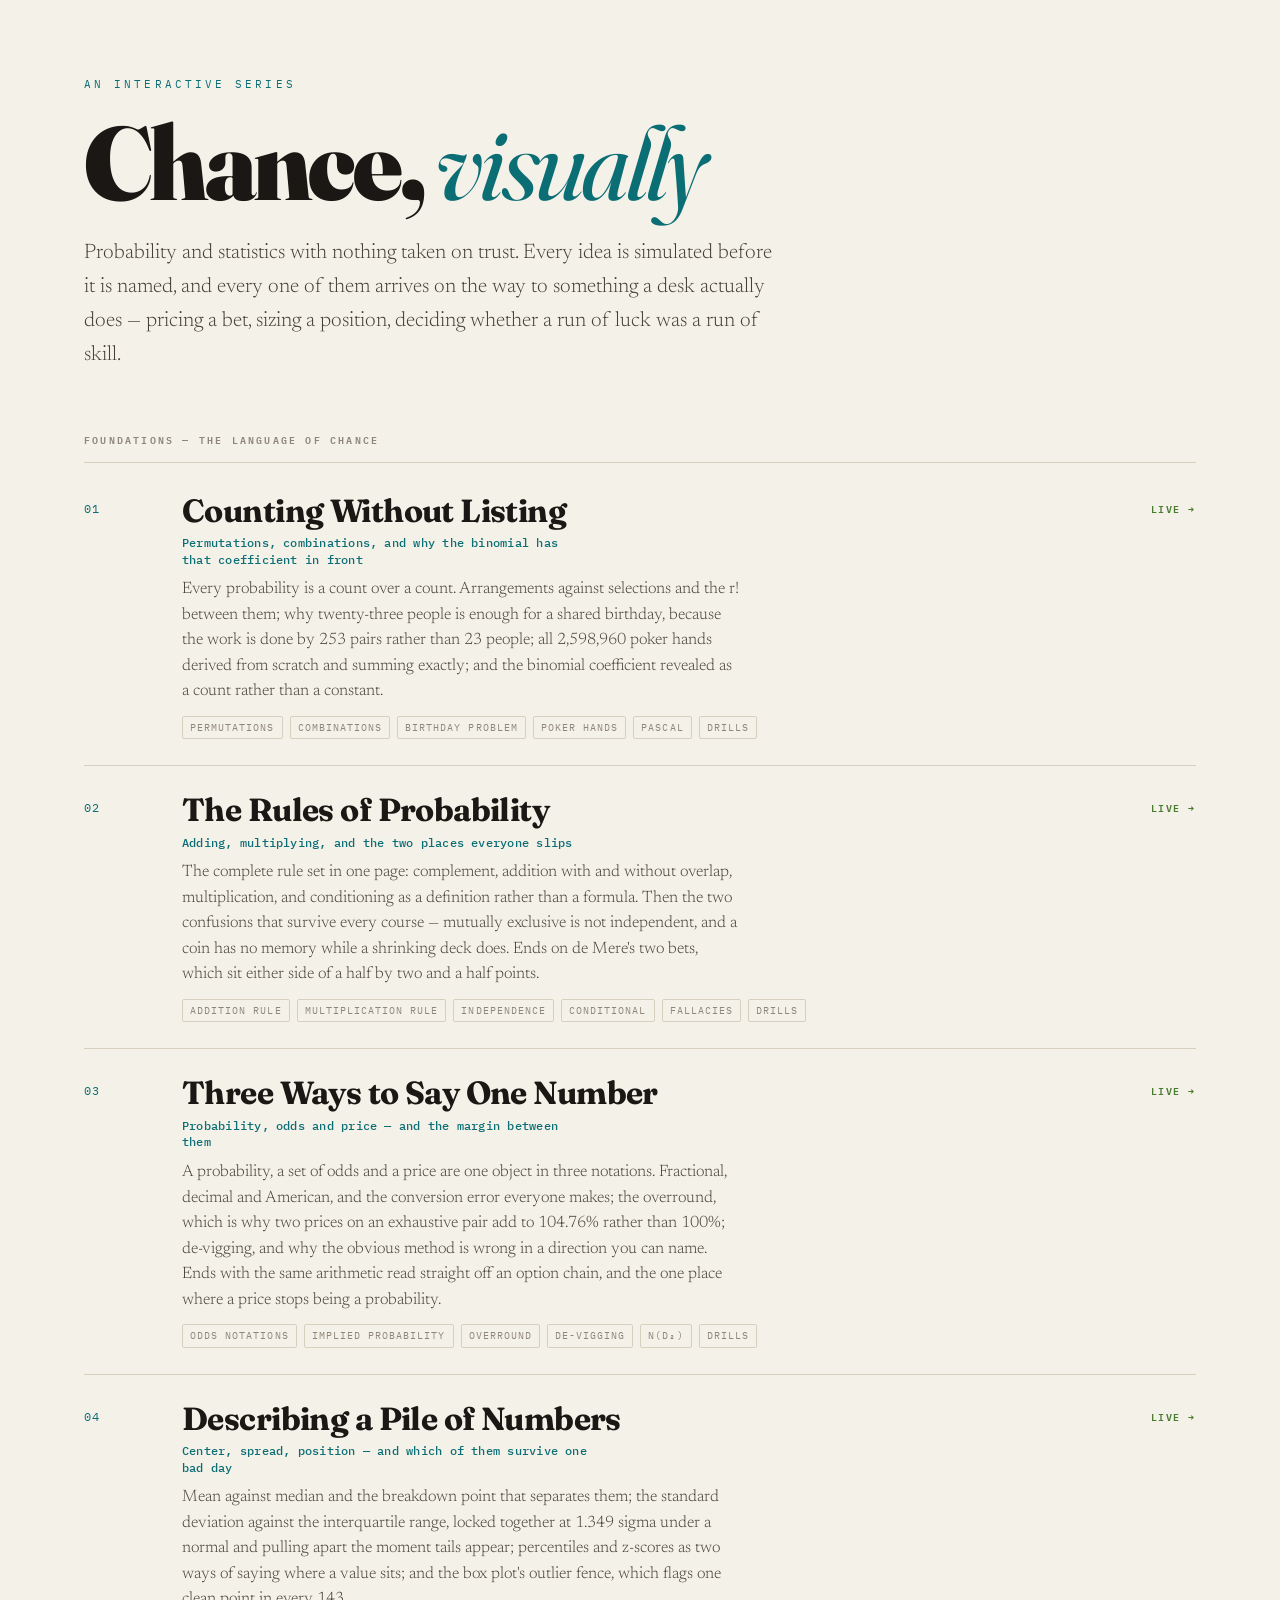
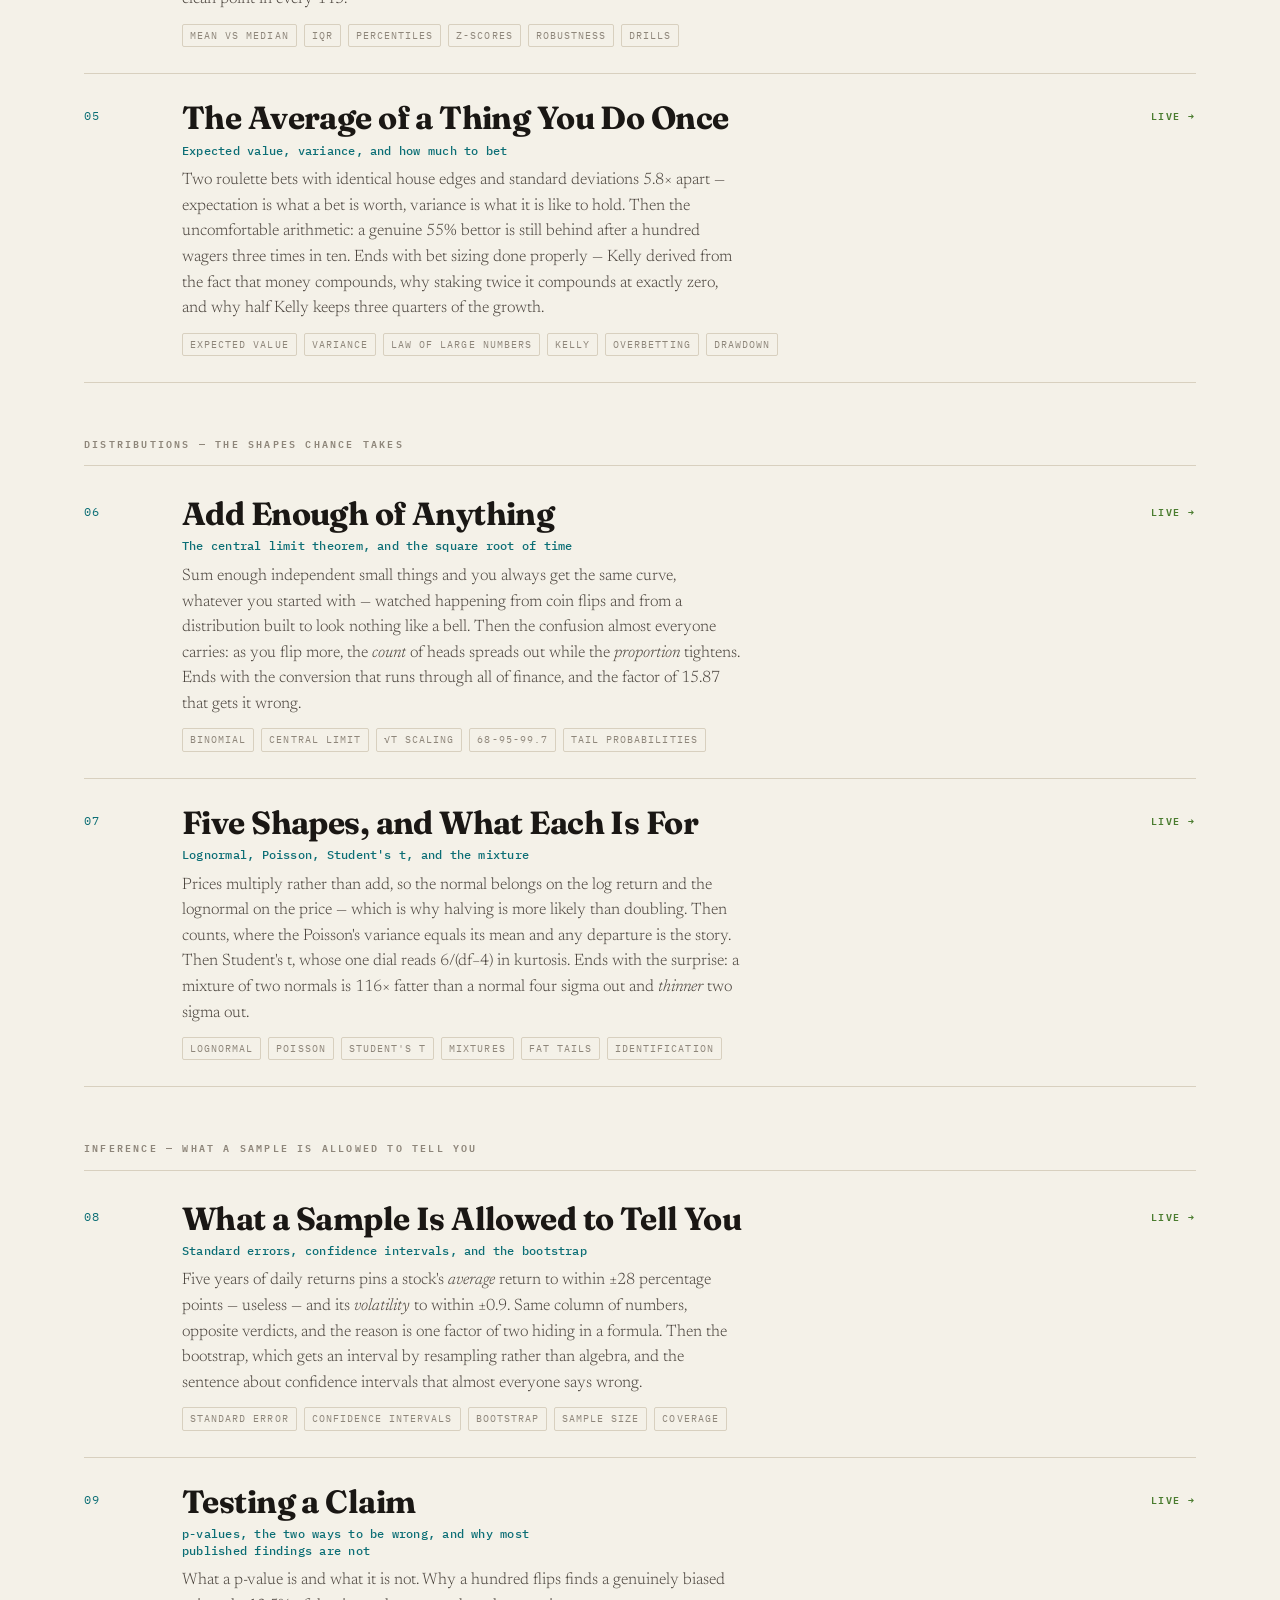
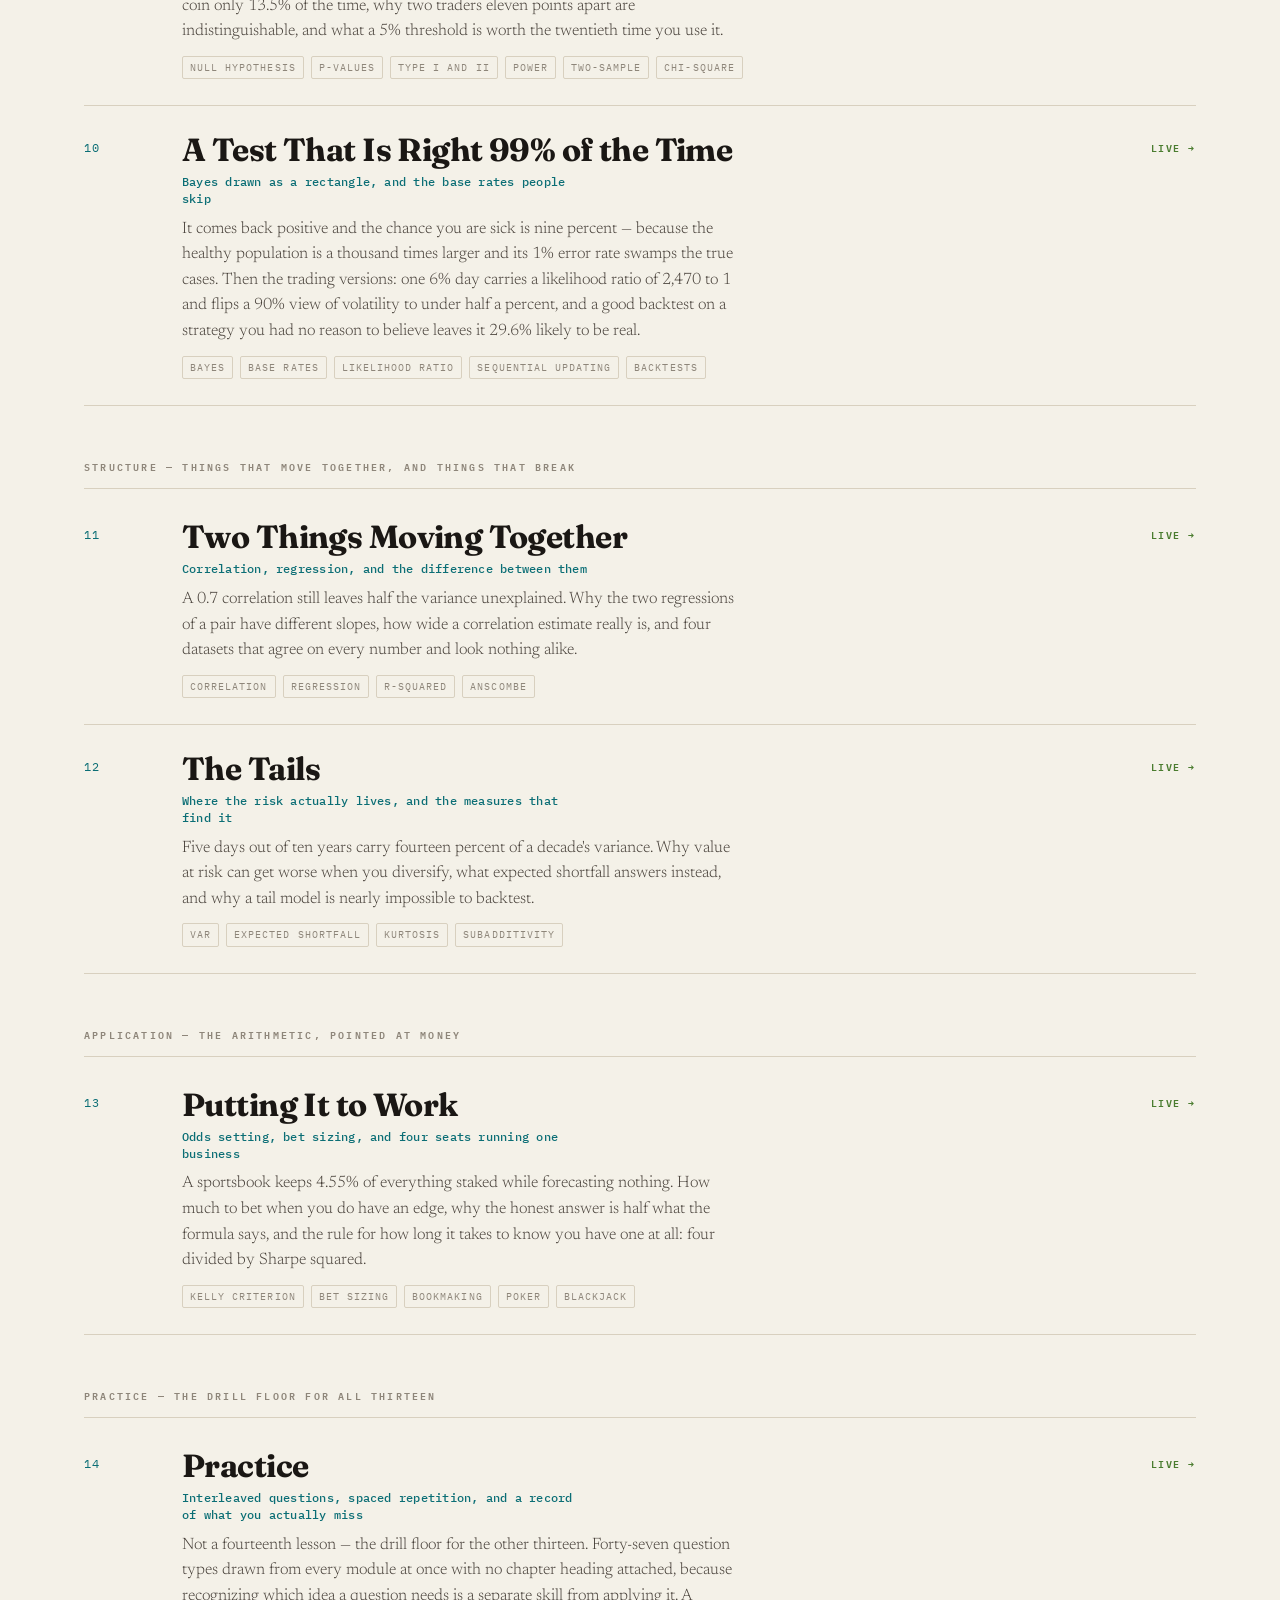
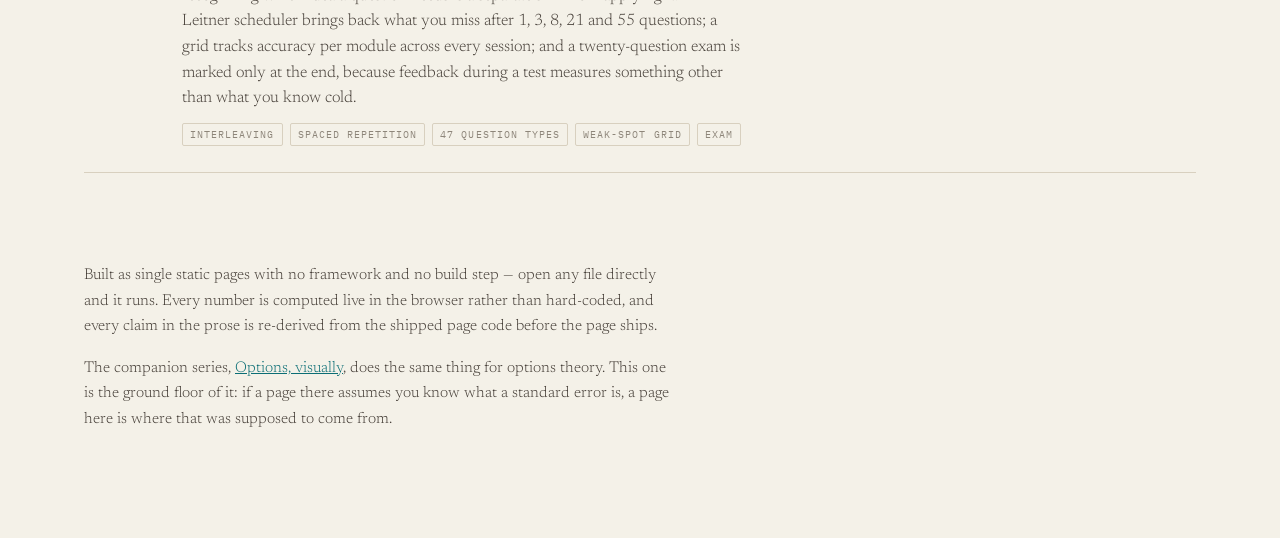
==== commit 4e06152e: "Page 14 — a practice floor: interleaved, spaced, and tracked The thirteen modules each end in a dril" ====
--- a/docs/index.html
+++ b/docs/index.html
@@ -238,6 +238,19 @@
     </div>
     <span class="st live">Live &rarr;</span>
   </a>
+
+  <h2 class="grp">Practice — the drill floor for all thirteen</h2>
+
+  <a class="entry" href="practice.html">
+    <span class="n">14</span>
+    <div>
+      <h3>Practice</h3>
+      <p class="subj">Interleaved questions, spaced repetition, and a record of what you actually miss</p>
+      <p>Not a fourteenth lesson — the drill floor for the other thirteen. Forty-seven question types drawn from every module at once with no chapter heading attached, because recognizing which idea a question needs is a separate skill from applying it. A Leitner scheduler brings back what you miss after 1, 3, 8, 21 and 55 questions; a grid tracks accuracy per module across every session; and a twenty-question exam is marked only at the end, because feedback during a test measures something other than what you know cold.</p>
+      <div class="tags"><span>Interleaving</span><span>Spaced repetition</span><span>47 question types</span><span>Weak-spot grid</span><span>Exam</span></div>
+    </div>
+    <span class="st live">Live &rarr;</span>
+  </a>
 </div>
 
 <div class="colophon">
--- a/docs/assets/lab.css
+++ b/docs/assets/lab.css
@@ -480,3 +480,64 @@
 }
 .pwatoast button.x:hover{color:var(--chalk);background:none}
 @media(prefers-reduced-motion:reduce){.pwatoast{transition:none}}
+
+/* ── practice floor (page 14) ──────────────────────────
+   The drill, plus what a single-page drill has no need of: a module picker,
+   a per-question source line, and a marked exam paper. */
+.practice{background:var(--card);border:1px solid var(--hair);border-radius:2px;padding:24px 26px}
+.practice .qn{font-family:var(--mono);font-size:9.5px;letter-spacing:.2em;text-transform:uppercase;
+  color:var(--blue);font-weight:600;margin-bottom:12px;display:block}
+.practice .qt{font-size:19px;line-height:1.5;margin:0 0 18px;max-width:60ch}
+.practice .qt b{font-weight:500;font-family:var(--mono);font-size:17px}
+.practice .ansrow{display:flex;gap:10px;align-items:center;flex-wrap:wrap}
+.practice input{font-family:var(--mono);font-size:17px;background:var(--chalk);
+  border:1px solid var(--hair);border-radius:2px;padding:9px 12px;width:170px;
+  color:var(--ink);text-align:right}
+.practice input:focus{outline:2px solid var(--blue);outline-offset:-1px}
+.practice input:disabled{opacity:.45}
+.practice .unit{font-family:var(--mono);font-size:12px;color:var(--grey)}
+.practice .verdict{margin-top:18px;padding-top:16px;border-top:1px solid var(--hair);display:none}
+.practice.done .verdict{display:block}
+.practice .vd{font-family:var(--mono);font-size:13px;font-weight:600;letter-spacing:.06em;
+  margin-bottom:9px}
+.practice .vd.ok{color:var(--moss)} .practice .vd.no{color:var(--verm)}
+.practice .work{font-size:15px;color:var(--ink2);font-weight:300;line-height:1.6;max-width:62ch}
+.practice .src{font-family:var(--mono);font-size:11px;color:var(--grey);margin:12px 0 0;
+  letter-spacing:.02em}
+.practice .src a{color:var(--blue);text-decoration:none;border-bottom:1px solid var(--hair)}
+.practice .src a:hover{border-bottom-color:var(--blue)}
+
+.prtop{display:flex;gap:26px;flex-wrap:wrap;align-items:flex-end;justify-content:space-between;
+  margin-bottom:18px;padding-bottom:16px;border-bottom:1px solid var(--hair)}
+.prstats{display:flex;gap:28px;flex-wrap:wrap}
+.prstats .c .k,.prseg .k,.modpick .k{font-family:var(--mono);font-size:9px;letter-spacing:.16em;
+  text-transform:uppercase;color:var(--grey);display:block;font-weight:600}
+.prstats .c .v{font-family:var(--mono);font-size:23px;font-weight:600;letter-spacing:-.02em}
+.prseg .seg{margin-top:5px}
+
+.modpick{margin-bottom:20px;padding-bottom:18px;border-bottom:1px solid var(--hair)}
+.modgrid{display:grid;grid-template-columns:repeat(auto-fill,minmax(112px,1fr));gap:6px;margin-top:8px}
+.modbtn{display:flex;align-items:baseline;gap:6px;text-align:left;cursor:pointer;
+  background:var(--chalk);border:1px solid var(--hair);border-radius:2px;padding:6px 8px;
+  color:var(--grey);font-family:var(--body);font-size:12.5px;font-weight:300;
+  transition:background .12s,color .12s,border-color .12s}
+.modbtn .mn{font-family:var(--mono);font-size:9.5px;font-weight:600;letter-spacing:.06em}
+.modbtn:hover{border-color:var(--grey);color:var(--ink2)}
+.modbtn.on{background:var(--blue);border-color:var(--blue);color:var(--chalk)}
+.modbtn.on .mn{color:var(--chalk);opacity:.75}
+.act.sm{font-size:10.5px;padding:5px 10px}
+.tiny{font-family:var(--mono);font-size:9.5px;color:var(--grey);line-height:1.5;margin:9px 0 0}
+
+.extab{width:100%;border-collapse:collapse;font-family:var(--mono);font-size:12px;
+  font-variant-numeric:tabular-nums;margin-top:14px}
+.extab th{text-align:right;font-size:8.5px;letter-spacing:.14em;text-transform:uppercase;
+  color:var(--grey);padding:0 0 7px;border-bottom:1px solid var(--hair);font-weight:600}
+.extab th:nth-child(2),.extab td:nth-child(2){text-align:left}
+.extab th:first-child,.extab td:first-child{text-align:left;width:34px}
+.extab td{padding:6px 0;border-bottom:1px solid var(--hair);text-align:right}
+.extab td:nth-child(2){font-family:var(--body);font-size:13.5px;font-weight:300;color:var(--ink2);
+  padding-right:12px}
+.extab tr.y td:first-child{color:var(--moss)}
+.extab tr.n td:first-child{color:var(--verm)}
+.extab tr.n td:nth-child(3){color:var(--verm)}
+.extab tr:last-child td{border-bottom:0}
--- a/docs/assets/mobile.css
+++ b/docs/assets/mobile.css
@@ -127,3 +127,18 @@
 /* the sticky series bar eats into the hero; give the height back */
 .serieshead ~ .hero{height:calc(100svh - 41px)}
 @media (max-width:700px){.serieshead ~ .hero{height:calc(100svh - 38px);min-height:520px}}
+
+/* ── practice floor ──────────────────────────────── */
+@media(max-width:760px){
+  .practice{padding:18px 16px}
+  .prtop{gap:16px}
+  .prstats{gap:18px}
+  .prstats .c .v{font-size:19px}
+  .modgrid{grid-template-columns:repeat(auto-fill,minmax(96px,1fr));gap:5px}
+  .modbtn{padding:7px 7px;font-size:11.5px;min-height:34px}
+  .practice input{width:100%;min-width:0}
+  .practice .ansrow{gap:8px}
+  .practice .ansrow .act{flex:1;min-height:38px}
+  .extab{font-size:11px}
+  .extab td:nth-child(2){font-size:12.5px}
+}
